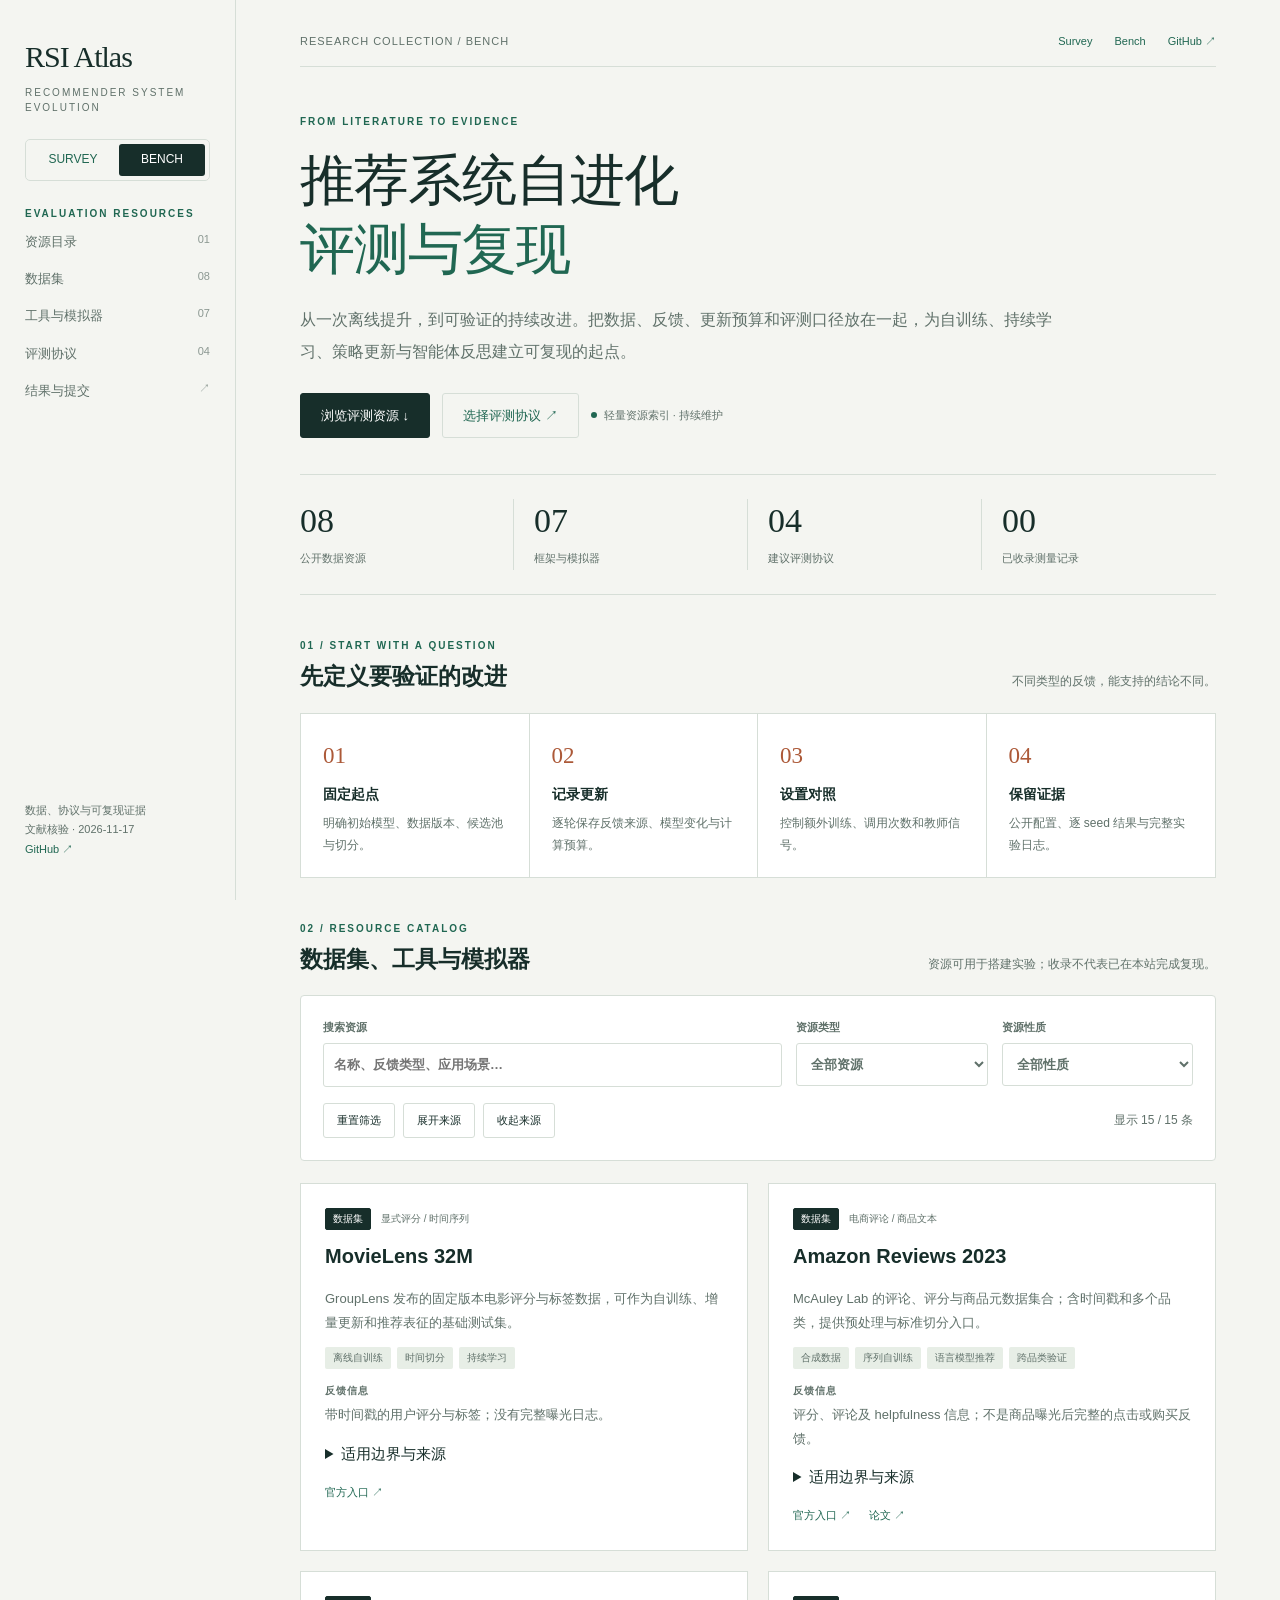
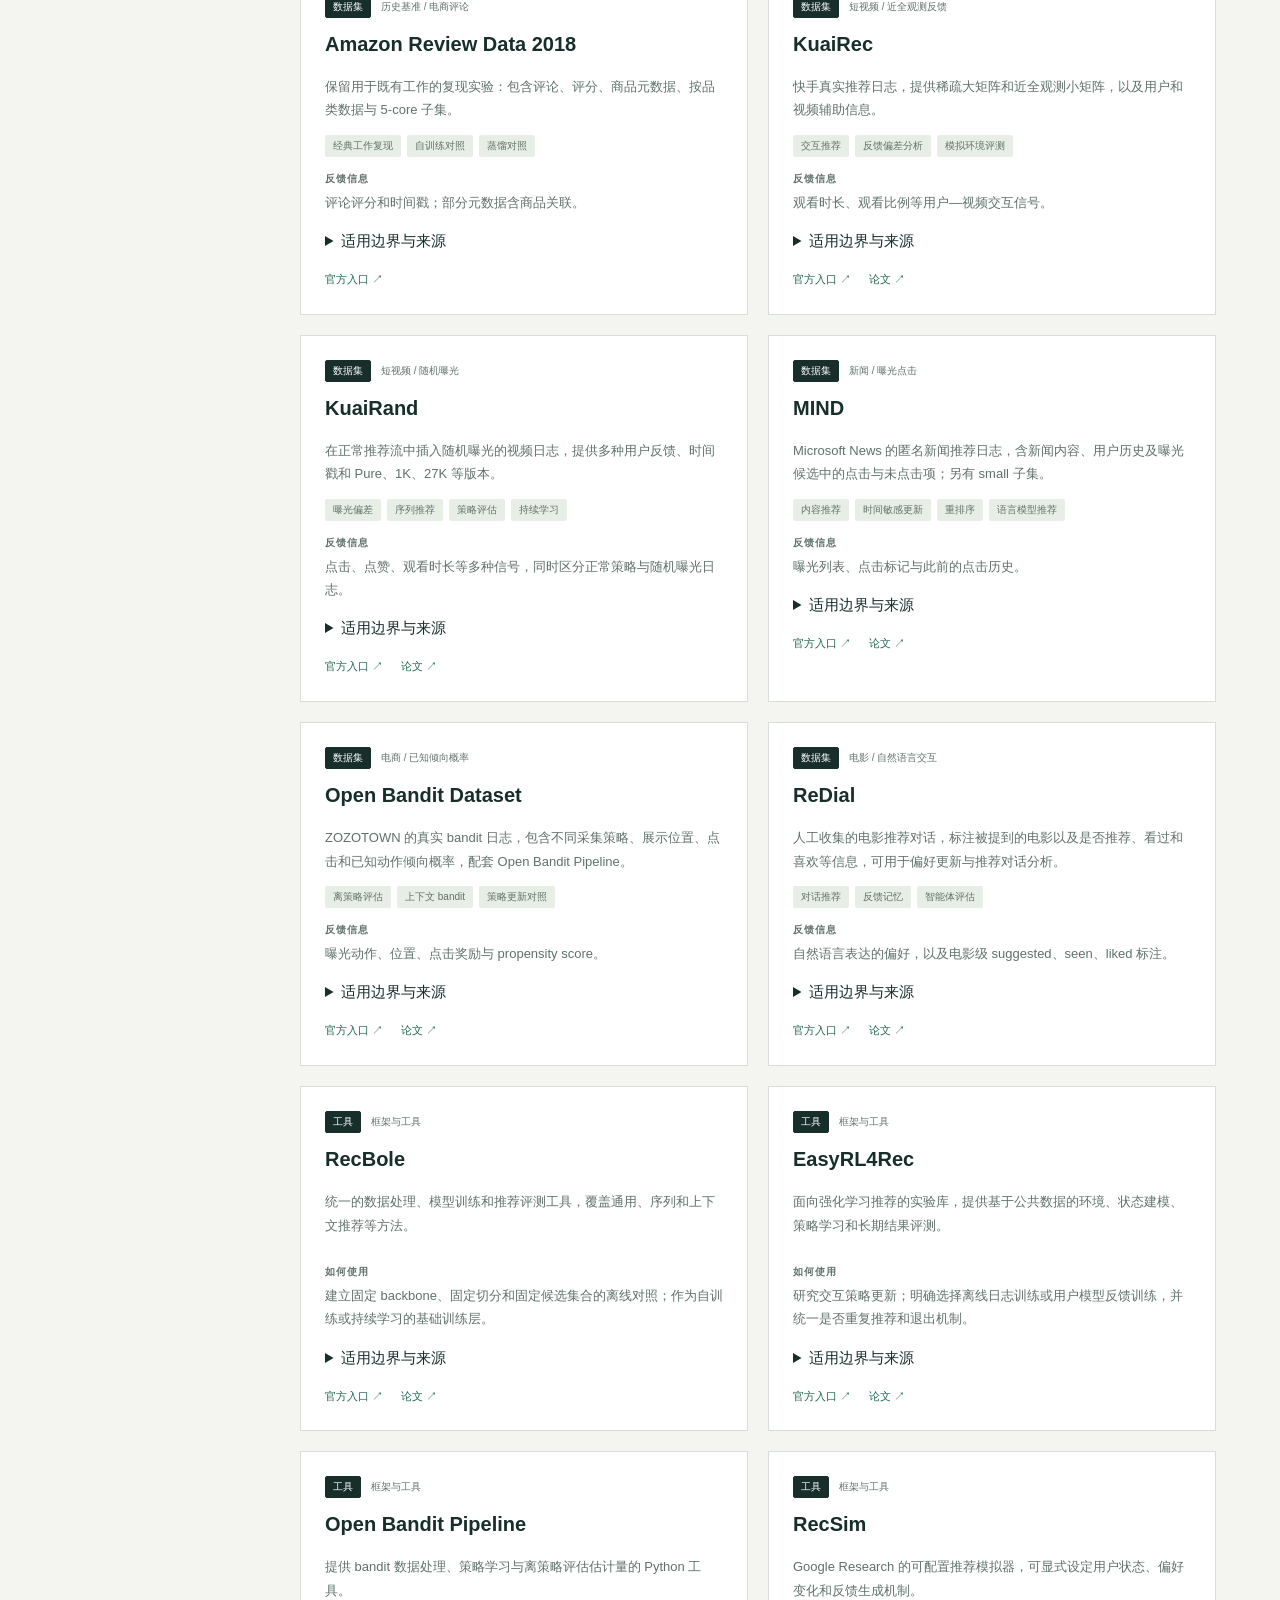
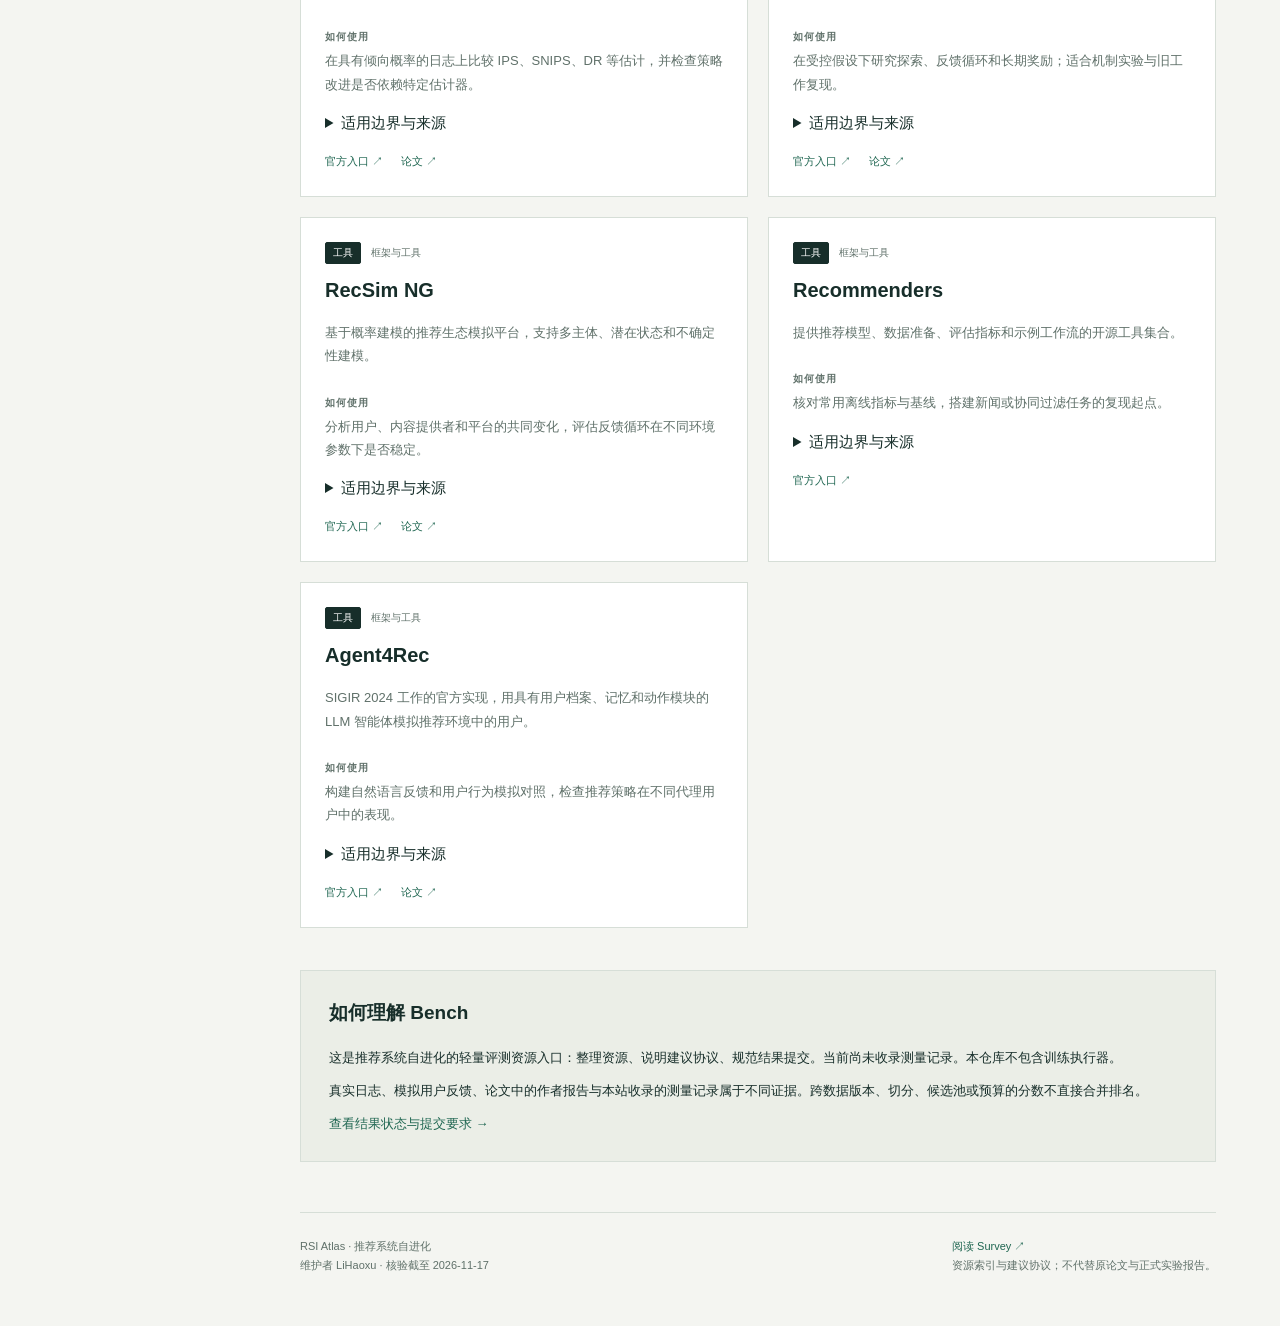
==== index.html @ 138562c0 "Build self-evolving recommendation benchmark resource portal" ====
<!doctype html>
<html lang="zh-CN"><head><meta charset="utf-8"><meta name="viewport" content="width=device-width,initial-scale=1">
<meta name="description" content="推荐系统自进化的评测资源、可复现协议与结果提交规范。真实日志、模拟反馈和统一运行结果分别呈现。">
<meta name="theme-color" content="#206752"><title>评测与复现 · RSI Atlas Bench</title>
<link rel="stylesheet" href="assets/styles.css"><script defer src="assets/app.js"></script></head>
<body><a class="skip" href="#main">跳到正文</a><div class="layout">
<aside class="sidebar"><a class="brand" href="index.html">RSI Atlas<span class="mark">RECOMMENDER SYSTEM EVOLUTION</span></a>
<div class="switch"><a href="../rsi-survey/index.html">SURVEY</a><a class="active" href="../rsi-bench/index.html" aria-current="true">BENCH</a></div>
<nav aria-label="Bench 导航"><div class="nav-label">Evaluation resources</div><a href="index.html#catalog" aria-current="page">资源目录<small>01</small></a><a href="index.html?type=dataset#catalog">数据集<small>08</small></a><a href="index.html?type=tool#catalog">工具与模拟器<small>07</small></a><a href="protocols.html">评测协议<small>04</small></a><a href="results.html">结果与提交<small>↗</small></a></nav>
<div class="bottom"><span>数据、协议与可复现证据</span><span>文献核验 · 2026-11-17</span><a href="https://github.com/LiHaoxu/rsi-bench" target="_blank" rel="noopener noreferrer">GitHub ↗</a></div></aside>
<main class="main" id="main"><div class="topline"><a class="mobile-brand" href="index.html">RSI Atlas</a><span class="edition">RESEARCH COLLECTION / BENCH</span>
<nav aria-label="站点入口"><a href="../rsi-survey/index.html">Survey</a><a href="index.html">Bench</a><a href="https://github.com/LiHaoxu/rsi-bench" target="_blank" rel="noopener noreferrer">GitHub ↗</a></nav></div>
<header class="hero"><div class="eyebrow">From literature to evidence</div><h1>推荐系统自进化<br><em>评测与复现</em></h1><p class="lead">从一次离线提升，到可验证的持续改进。把数据、反馈、更新预算和评测口径放在一起，为自训练、持续学习、策略更新与智能体反思建立可复现的起点。</p><div class="hero-actions"><a class="btn primary" href="#catalog">浏览评测资源 ↓</a><a class="btn" href="protocols.html">选择评测协议 ↗</a><span class="status">轻量资源索引 · 持续维护</span></div></header><div class="stats"><div class="stat"><strong>08</strong><span>公开数据资源</span></div><div class="stat"><strong>07</strong><span>框架与模拟器</span></div><div class="stat"><strong>04</strong><span>建议评测协议</span></div><div class="stat"><strong>00</strong><span>已收录测量记录</span></div></div><section id="principles"><div class="section-head"><div><div class="eyebrow">01 / START WITH A QUESTION</div><h2>先定义要验证的改进</h2></div><p>不同类型的反馈，能支持的结论不同。</p></div><div class="loop"><div><span class="n">01</span><b>固定起点</b><p>明确初始模型、数据版本、候选池与切分。</p></div><div><span class="n">02</span><b>记录更新</b><p>逐轮保存反馈来源、模型变化与计算预算。</p></div><div><span class="n">03</span><b>设置对照</b><p>控制额外训练、调用次数和教师信号。</p></div><div><span class="n">04</span><b>保留证据</b><p>公开配置、逐 seed 结果与完整实验日志。</p></div></div></section><section id="catalog"><div class="section-head"><div><div class="eyebrow">02 / RESOURCE CATALOG</div><h2>数据集、工具与模拟器</h2></div><p>资源可用于搭建实验；收录不代表已在本站完成复现。</p></div><form class="filters" data-filters role="search" aria-label="筛选评测资源"><div class="controls"><label>搜索资源<input name="q" type="search" placeholder="名称、反馈类型、应用场景…" autocomplete="off"></label><label>资源类型<select name="type"><option value="">全部资源</option><option value="dataset">数据集</option><option value="tool">工具与模拟器</option></select></label><label>资源性质<select name="category"><option value="">全部性质</option><option value="real">真实数据</option><option value="framework">训练与评估框架</option><option value="simulation">交互与模拟工具</option></select></label></div><div class="toolbar"><button type="button" data-reset>重置筛选</button><button type="button" data-expand>展开来源</button><button type="button" data-collapse>收起来源</button><span class="count-output" data-count aria-live="polite"></span></div></form><noscript>JavaScript 未启用，以下完整目录仍可阅读；搜索和筛选不可用。</noscript><div class="resource-grid" style="margin-top:22px"><article class="resource" id="movielens-32m" data-entry data-type="dataset" data-category="real">
<div class="entry-top"><span class="badge venue">数据集</span><span>显式评分 / 时间序列</span></div>
<h3>MovieLens 32M</h3><p>GroupLens 发布的固定版本电影评分与标签数据，可作为自训练、增量更新和推荐表征的基础测试集。</p><div class="tags"><span class="tag">离线自训练</span><span class="tag">时间切分</span><span class="tag">持续学习</span></div><p><span class="field-label">反馈信息</span>带时间戳的用户评分与标签；没有完整曝光日志。</p>
<details><summary>适用边界与来源</summary><p class="limitation">评分是用户主动产生的观测；未评分不能直接当作负反馈。离线改善不能直接推断线上长期收益。复现旧论文时必须使用该论文指定的 MovieLens 版本。</p><p><span class="field-label">获取与使用</span>按 ml-32m README 中的使用条款获取和使用；本站不重新分发数据。</p><div class="sources"><a href="https://files.grouplens.org/datasets/movielens/ml-32m-README.html" target="_blank" rel="noopener noreferrer" >核验来源 1 ↗</a><a href="https://grouplens.org/datasets/movielens/" target="_blank" rel="noopener noreferrer" >核验来源 2 ↗</a></div><p class="source-note">核验日期：2026-11-17</p></details>
<div class="sources"><a href="https://grouplens.org/datasets/movielens/32m/" target="_blank" rel="noopener noreferrer" >官方入口 ↗</a></div></article><article class="resource" id="amazon-2023" data-entry data-type="dataset" data-category="real">
<div class="entry-top"><span class="badge venue">数据集</span><span>电商评论 / 商品文本</span></div>
<h3>Amazon Reviews 2023</h3><p>McAuley Lab 的评论、评分与商品元数据集合；含时间戳和多个品类，提供预处理与标准切分入口。</p><div class="tags"><span class="tag">合成数据</span><span class="tag">序列自训练</span><span class="tag">语言模型推荐</span><span class="tag">跨品类验证</span></div><p><span class="field-label">反馈信息</span>评分、评论及 helpfulness 信息；不是商品曝光后完整的点击或购买反馈。</p>
<details><summary>适用边界与来源</summary><p class="limitation">须冻结品类、版本、过滤规则与切分。生成模型不能读取未来评论或测试商品的未来统计；2014、2018、2023 数据上的成绩不可直接比较。</p><p><span class="field-label">获取与使用</span>从作者发布页或官方 Hugging Face 数据卡获取；具体使用范围按发布方条款核对。</p><div class="sources"><a href="https://amazon-reviews-2023.github.io/" target="_blank" rel="noopener noreferrer" >核验来源 1 ↗</a><a href="https://huggingface.co/datasets/McAuley-Lab/Amazon-Reviews-2023" target="_blank" rel="noopener noreferrer" >核验来源 2 ↗</a></div><p class="source-note">核验日期：2026-11-17</p></details>
<div class="sources"><a href="https://amazon-reviews-2023.github.io/" target="_blank" rel="noopener noreferrer" >官方入口 ↗</a><a href="https://arxiv.org/abs/2403.03952" target="_blank" rel="noopener noreferrer" >论文 ↗</a></div></article><article class="resource" id="amazon-2018" data-entry data-type="dataset" data-category="real">
<div class="entry-top"><span class="badge venue">数据集</span><span>历史基准 / 电商评论</span></div>
<h3>Amazon Review Data 2018</h3><p>保留用于既有工作的复现实验：包含评论、评分、商品元数据、按品类数据与 5-core 子集。</p><div class="tags"><span class="tag">经典工作复现</span><span class="tag">自训练对照</span><span class="tag">蒸馏对照</span></div><p><span class="field-label">反馈信息</span>评论评分和时间戳；部分元数据含商品关联。</p>
<details><summary>适用边界与来源</summary><p class="limitation">同名 Beauty 或 Sports 子集在不同年份、不同预处理下并非同一个基准；不要把该版本替换为 2023 后仍声称复现原论文。</p><p><span class="field-label">获取与使用</span>官方页面区分小型直链子集与需要表单申请的完整文件；采用对应入口及其条款。</p><div class="sources"><a href="https://nijianmo.github.io/amazon/index.html" target="_blank" rel="noopener noreferrer" >核验来源 1 ↗</a></div><p class="source-note">核验日期：2026-11-17</p></details>
<div class="sources"><a href="https://nijianmo.github.io/amazon/index.html" target="_blank" rel="noopener noreferrer" >官方入口 ↗</a></div></article><article class="resource" id="kuairec" data-entry data-type="dataset" data-category="real">
<div class="entry-top"><span class="badge venue">数据集</span><span>短视频 / 近全观测反馈</span></div>
<h3>KuaiRec</h3><p>快手真实推荐日志，提供稀疏大矩阵和近全观测小矩阵，以及用户和视频辅助信息。</p><div class="tags"><span class="tag">交互推荐</span><span class="tag">反馈偏差分析</span><span class="tag">模拟环境评测</span></div><p><span class="field-label">反馈信息</span>观看时长、观看比例等用户—视频交互信号。</p>
<details><summary>适用边界与来源</summary><p class="limitation">近全观测的是小矩阵，仍有缺失；重复推荐、退出机制与状态转移需要另行定义。静态矩阵本身不证明真实长期交互效果。对应资源论文发表于 CIKM 2022。</p><p><span class="field-label">获取与使用</span>从官方页面所列 Zenodo 发布获取，固定版本和校验值，并核对该发布的条款。</p><div class="sources"><a href="https://kuairec.com/" target="_blank" rel="noopener noreferrer" >核验来源 1 ↗</a><a href="https://github.com/chongminggao/KuaiRec" target="_blank" rel="noopener noreferrer" >核验来源 2 ↗</a></div><p class="source-note">核验日期：2026-11-17</p></details>
<div class="sources"><a href="https://kuairec.com/" target="_blank" rel="noopener noreferrer" >官方入口 ↗</a><a href="https://doi.org/10.1145/3511808.3557220" target="_blank" rel="noopener noreferrer" >论文 ↗</a></div></article><article class="resource" id="kuairand" data-entry data-type="dataset" data-category="real">
<div class="entry-top"><span class="badge venue">数据集</span><span>短视频 / 随机曝光</span></div>
<h3>KuaiRand</h3><p>在正常推荐流中插入随机曝光的视频日志，提供多种用户反馈、时间戳和 Pure、1K、27K 等版本。</p><div class="tags"><span class="tag">曝光偏差</span><span class="tag">序列推荐</span><span class="tag">策略评估</span><span class="tag">持续学习</span></div><p><span class="field-label">反馈信息</span>点击、点赞、观看时长等多种信号，同时区分正常策略与随机曝光日志。</p>
<details><summary>适用边界与来源</summary><p class="limitation">随机曝光只覆盖规定的候选池；不能把全体常规日志视为随机样本。需明确版本、候选池和反馈定义。对应资源论文发表于 CIKM 2022。</p><p><span class="field-label">获取与使用</span>使用官方链接到的 Zenodo 版本，并保留下载版本与校验值；具体条款以该发布为准。</p><div class="sources"><a href="https://kuairand.com/" target="_blank" rel="noopener noreferrer" >核验来源 1 ↗</a><a href="https://github.com/chongminggao/KuaiRand" target="_blank" rel="noopener noreferrer" >核验来源 2 ↗</a></div><p class="source-note">核验日期：2026-11-17</p></details>
<div class="sources"><a href="https://kuairand.com/" target="_blank" rel="noopener noreferrer" >官方入口 ↗</a><a href="https://doi.org/10.1145/3511808.3557624" target="_blank" rel="noopener noreferrer" >论文 ↗</a></div></article><article class="resource" id="mind" data-entry data-type="dataset" data-category="real">
<div class="entry-top"><span class="badge venue">数据集</span><span>新闻 / 曝光点击</span></div>
<h3>MIND</h3><p>Microsoft News 的匿名新闻推荐日志，含新闻内容、用户历史及曝光候选中的点击与未点击项；另有 small 子集。</p><div class="tags"><span class="tag">内容推荐</span><span class="tag">时间敏感更新</span><span class="tag">重排序</span><span class="tag">语言模型推荐</span></div><p><span class="field-label">反馈信息</span>曝光列表、点击标记与此前的点击历史。</p>
<details><summary>适用边界与来源</summary><p class="limitation">按官方划分和候选集合报告结果；曝光中的未点击与全库负采样属于不同评测。历史日志不能模拟改变推荐策略后的真实用户反应。</p><p><span class="field-label">获取与使用</span>官方发布页要求接受 Microsoft Research License Terms，用于研究。</p><div class="sources"><a href="https://msnews.github.io/" target="_blank" rel="noopener noreferrer" >核验来源 1 ↗</a><a href="https://msnews.github.io/assets/doc/ACL2020_MIND.pdf" target="_blank" rel="noopener noreferrer" >核验来源 2 ↗</a></div><p class="source-note">核验日期：2026-11-17</p></details>
<div class="sources"><a href="https://msnews.github.io/" target="_blank" rel="noopener noreferrer" >官方入口 ↗</a><a href="https://aclanthology.org/2020.acl-main.331/" target="_blank" rel="noopener noreferrer" >论文 ↗</a></div></article><article class="resource" id="open-bandit" data-entry data-type="dataset" data-category="real">
<div class="entry-top"><span class="badge venue">数据集</span><span>电商 / 已知倾向概率</span></div>
<h3>Open Bandit Dataset</h3><p>ZOZOTOWN 的真实 bandit 日志，包含不同采集策略、展示位置、点击和已知动作倾向概率，配套 Open Bandit Pipeline。</p><div class="tags"><span class="tag">离策略评估</span><span class="tag">上下文 bandit</span><span class="tag">策略更新对照</span></div><p><span class="field-label">反馈信息</span>曝光动作、位置、点击奖励与 propensity score。</p>
<details><summary>适用边界与来源</summary><p class="limitation">它主要支持单步 bandit 的离策略评估，不等同于具有长期状态变化的强化学习；检查目标策略支持集与重要性权重方差。</p><p><span class="field-label">获取与使用</span>完整数据从 ZOZO Research 官方入口获取；勿将配套代码的 Apache-2.0 自动解释为数据的使用许可。</p><div class="sources"><a href="https://research.zozo.com/data.html" target="_blank" rel="noopener noreferrer" >核验来源 1 ↗</a><a href="https://github.com/st-tech/zr-obp" target="_blank" rel="noopener noreferrer" >核验来源 2 ↗</a></div><p class="source-note">核验日期：2026-11-17</p></details>
<div class="sources"><a href="https://research.zozo.com/data.html" target="_blank" rel="noopener noreferrer" >官方入口 ↗</a><a href="https://datasets-benchmarks-proceedings.neurips.cc/paper/2021/hash/33e75ff09dd601bbe69f351039152189-Abstract-round2.html" target="_blank" rel="noopener noreferrer" >论文 ↗</a></div></article><article class="resource" id="redial" data-entry data-type="dataset" data-category="real">
<div class="entry-top"><span class="badge venue">数据集</span><span>电影 / 自然语言交互</span></div>
<h3>ReDial</h3><p>人工收集的电影推荐对话，标注被提到的电影以及是否推荐、看过和喜欢等信息，可用于偏好更新与推荐对话分析。</p><div class="tags"><span class="tag">对话推荐</span><span class="tag">反馈记忆</span><span class="tag">智能体评估</span></div><p><span class="field-label">反馈信息</span>自然语言表达的偏好，以及电影级 suggested、seen、liked 标注。</p>
<details><summary>适用边界与来源</summary><p class="limitation">固定人工对话并非可交互在线环境；LLM 生成用户回应属于额外模拟假设。测试集必须隔离，不能参与反思记忆或策略选择。</p><p><span class="field-label">获取与使用</span>官方发布为 CC BY 4.0。</p><div class="sources"><a href="https://redialdata.github.io/website/" target="_blank" rel="noopener noreferrer" >核验来源 1 ↗</a><a href="https://redialdata.github.io/website/datasheet" target="_blank" rel="noopener noreferrer" >核验来源 2 ↗</a></div><p class="source-note">核验日期：2026-11-17</p></details>
<div class="sources"><a href="https://redialdata.github.io/website/" target="_blank" rel="noopener noreferrer" >官方入口 ↗</a><a href="https://papers.nips.cc/paper_files/paper/2018/hash/800de15c79c8d840f4e78d3af937d4d4-Abstract.html" target="_blank" rel="noopener noreferrer" >论文 ↗</a></div></article><article class="resource" id="recbole" data-entry data-type="tool" data-category="framework">
<div class="entry-top"><span class="badge venue">工具</span><span>框架与工具</span></div>
<h3>RecBole</h3><p>统一的数据处理、模型训练和推荐评测工具，覆盖通用、序列和上下文推荐等方法。</p><div class="tags"></div><p><span class="field-label">如何使用</span>建立固定 backbone、固定切分和固定候选集合的离线对照；作为自训练或持续学习的基础训练层。</p>
<details><summary>适用边界与来源</summary><p class="limitation">库内模型并不自动具有自进化闭环；需要自行固定多轮更新、数据生成和预算控制。工具版本与评测配置必须随结果归档。</p><div class="sources"><a href="https://github.com/RUCAIBox/RecBole" target="_blank" rel="noopener noreferrer" >核验来源 1 ↗</a></div><p class="source-note">核验日期：2026-11-17</p></details>
<div class="sources"><a href="https://github.com/RUCAIBox/RecBole" target="_blank" rel="noopener noreferrer" >官方入口 ↗</a><a href="https://doi.org/10.1145/3539618.3591889" target="_blank" rel="noopener noreferrer" >论文 ↗</a></div></article><article class="resource" id="easyrl4rec" data-entry data-type="tool" data-category="simulation">
<div class="entry-top"><span class="badge venue">工具</span><span>框架与工具</span></div>
<h3>EasyRL4Rec</h3><p>面向强化学习推荐的实验库，提供基于公共数据的环境、状态建模、策略学习和长期结果评测。</p><div class="tags"></div><p><span class="field-label">如何使用</span>研究交互策略更新；明确选择离线日志训练或用户模型反馈训练，并统一是否重复推荐和退出机制。</p>
<details><summary>适用边界与来源</summary><p class="limitation">用户模型补全与退出规则会影响结论；模拟收益应与真实日志证据分开。FreeB、NX_0、NX_X 等评测设置不可混报。</p><div class="sources"><a href="https://github.com/chongminggao/EasyRL4Rec" target="_blank" rel="noopener noreferrer" >核验来源 1 ↗</a><a href="https://arxiv.org/abs/2402.15164" target="_blank" rel="noopener noreferrer" >核验来源 2 ↗</a></div><p class="source-note">核验日期：2026-11-17</p></details>
<div class="sources"><a href="https://github.com/chongminggao/EasyRL4Rec" target="_blank" rel="noopener noreferrer" >官方入口 ↗</a><a href="https://doi.org/10.1145/3626772.3657868" target="_blank" rel="noopener noreferrer" >论文 ↗</a></div></article><article class="resource" id="open-bandit-pipeline" data-entry data-type="tool" data-category="framework">
<div class="entry-top"><span class="badge venue">工具</span><span>框架与工具</span></div>
<h3>Open Bandit Pipeline</h3><p>提供 bandit 数据处理、策略学习与离策略评估估计量的 Python 工具。</p><div class="tags"></div><p><span class="field-label">如何使用</span>在具有倾向概率的日志上比较 IPS、SNIPS、DR 等估计，并检查策略改进是否依赖特定估计器。</p>
<details><summary>适用边界与来源</summary><p class="limitation">离策略估计仍依赖支持集、奖励模型和权重方差条件；单步估计不能替代长期交互验证。</p><div class="sources"><a href="https://github.com/st-tech/zr-obp" target="_blank" rel="noopener noreferrer" >核验来源 1 ↗</a></div><p class="source-note">核验日期：2026-11-17</p></details>
<div class="sources"><a href="https://github.com/st-tech/zr-obp" target="_blank" rel="noopener noreferrer" >官方入口 ↗</a><a href="https://datasets-benchmarks-proceedings.neurips.cc/paper/2021/hash/33e75ff09dd601bbe69f351039152189-Abstract-round2.html" target="_blank" rel="noopener noreferrer" >论文 ↗</a></div></article><article class="resource" id="recsim" data-entry data-type="tool" data-category="simulation">
<div class="entry-top"><span class="badge venue">工具</span><span>框架与工具</span></div>
<h3>RecSim</h3><p>Google Research 的可配置推荐模拟器，可显式设定用户状态、偏好变化和反馈生成机制。</p><div class="tags"></div><p><span class="field-label">如何使用</span>在受控假设下研究探索、反馈循环和长期奖励；适合机制实验与旧工作复现。</p>
<details><summary>适用边界与来源</summary><p class="limitation">官方仓库已于 2026-04-19 归档；依赖较旧。模拟结果只在所设用户行为模型下成立，应锁定环境并披露假设。</p><div class="sources"><a href="https://github.com/google-research/recsim" target="_blank" rel="noopener noreferrer" >核验来源 1 ↗</a></div><p class="source-note">核验日期：2026-11-17</p></details>
<div class="sources"><a href="https://github.com/google-research/recsim" target="_blank" rel="noopener noreferrer" >官方入口 ↗</a><a href="https://arxiv.org/abs/1909.04847" target="_blank" rel="noopener noreferrer" >论文 ↗</a></div></article><article class="resource" id="recsim-ng" data-entry data-type="tool" data-category="simulation">
<div class="entry-top"><span class="badge venue">工具</span><span>框架与工具</span></div>
<h3>RecSim NG</h3><p>基于概率建模的推荐生态模拟平台，支持多主体、潜在状态和不确定性建模。</p><div class="tags"></div><p><span class="field-label">如何使用</span>分析用户、内容提供者和平台的共同变化，评估反馈循环在不同环境参数下是否稳定。</p>
<details><summary>适用边界与来源</summary><p class="limitation">官方仓库已于 2026-04-19 归档；环境建模需要额外工作，不能把生态模拟结论直接当作真实系统结果。</p><div class="sources"><a href="https://github.com/google-research/recsim_ng" target="_blank" rel="noopener noreferrer" >核验来源 1 ↗</a></div><p class="source-note">核验日期：2026-11-17</p></details>
<div class="sources"><a href="https://github.com/google-research/recsim_ng" target="_blank" rel="noopener noreferrer" >官方入口 ↗</a><a href="https://arxiv.org/abs/2103.08057" target="_blank" rel="noopener noreferrer" >论文 ↗</a></div></article><article class="resource" id="recommenders" data-entry data-type="tool" data-category="framework">
<div class="entry-top"><span class="badge venue">工具</span><span>框架与工具</span></div>
<h3>Recommenders</h3><p>提供推荐模型、数据准备、评估指标和示例工作流的开源工具集合。</p><div class="tags"></div><p><span class="field-label">如何使用</span>核对常用离线指标与基线，搭建新闻或协同过滤任务的复现起点。</p>
<details><summary>适用边界与来源</summary><p class="limitation">示例 notebook 的数据切分和采样设置并不天然一致；需统一配置后才能与自进化方法公平比较。</p><div class="sources"><a href="https://github.com/recommenders-team/recommenders" target="_blank" rel="noopener noreferrer" >核验来源 1 ↗</a></div><p class="source-note">核验日期：2026-11-17</p></details>
<div class="sources"><a href="https://github.com/recommenders-team/recommenders" target="_blank" rel="noopener noreferrer" >官方入口 ↗</a></div></article><article class="resource" id="agent4rec" data-entry data-type="tool" data-category="simulation">
<div class="entry-top"><span class="badge venue">工具</span><span>框架与工具</span></div>
<h3>Agent4Rec</h3><p>SIGIR 2024 工作的官方实现，用具有用户档案、记忆和动作模块的 LLM 智能体模拟推荐环境中的用户。</p><div class="tags"></div><p><span class="field-label">如何使用</span>构建自然语言反馈和用户行为模拟对照，检查推荐策略在不同代理用户中的表现。</p>
<details><summary>适用边界与来源</summary><p class="limitation">代理反馈不是实际用户反馈；需校准行为分布、记录 LLM 版本和调用成本，并用不同模拟器检验结论。官方实现以 MovieLens-1M 初始化，不能默认为 MovieLens 32M。</p><div class="sources"><a href="https://github.com/LehengTHU/Agent4Rec" target="_blank" rel="noopener noreferrer" >核验来源 1 ↗</a><a href="https://sigir-2024.github.io/proceedings.html" target="_blank" rel="noopener noreferrer" >核验来源 2 ↗</a><a href="https://arxiv.org/abs/2310.10108" target="_blank" rel="noopener noreferrer" >核验来源 3 ↗</a></div><p class="source-note">核验日期：2026-11-17</p></details>
<div class="sources"><a href="https://github.com/LehengTHU/Agent4Rec" target="_blank" rel="noopener noreferrer" >官方入口 ↗</a><a href="https://doi.org/10.1145/3626772.3657844" target="_blank" rel="noopener noreferrer" >论文 ↗</a></div></article></div><p class="empty" data-empty hidden>没有符合条件的资源。请减少关键词或重置筛选。</p></section><section class="scope"><h2>如何理解 Bench</h2><p>这是推荐系统自进化的轻量评测资源入口：整理资源、说明建议协议、规范结果提交。当前尚未收录测量记录。本仓库不包含训练执行器。</p><p>真实日志、模拟用户反馈、论文中的作者报告与本站收录的测量记录属于不同证据。跨数据版本、切分、候选池或预算的分数不直接合并排名。</p><a href="results.html">查看结果状态与提交要求 →</a></section>
<footer class="footer"><div>RSI Atlas · 推荐系统自进化<br>维护者 LiHaoxu · 核验截至 2026-11-17</div><div><a href="../rsi-survey/index.html">阅读 Survey ↗</a><br>资源索引与建议协议；不代替原论文与正式实验报告。</div></footer>
</main></div></body></html>
---- assets/styles.css ----
:root{--bg:#f4f5f1;--white:#fff;--ink:#172e2a;--muted:#60716a;--line:#d6ded7;--accent:#206752;--soft:#e7eee6;--warm:#ac5938;--serif:Georgia,'Songti SC','STSong',serif;--sans:-apple-system,BlinkMacSystemFont,'Segoe UI','PingFang SC','Microsoft YaHei',sans-serif}*{box-sizing:border-box}html{scroll-behavior:smooth;scroll-padding-top:28px}body{margin:0;background:var(--bg);color:var(--ink);font:15px/1.8 var(--sans)}a{color:var(--accent);text-decoration:none}a:hover{text-decoration:underline}button,input,select{font:inherit;color:inherit}button,a,input,select,summary{-webkit-tap-highlight-color:transparent}button:focus-visible,a:focus-visible,input:focus-visible,select:focus-visible,summary:focus-visible{outline:3px solid #af754d;outline-offset:4px}button,select,summary{cursor:pointer}button{background:var(--white);border:1px solid var(--line);padding:7px 13px;border-radius:3px}button:hover{border-color:var(--accent)}.skip{position:fixed;top:-100px;left:12px;background:white;z-index:20;padding:12px}.skip:focus{top:12px}.layout{max-width:1640px;margin:auto;display:grid;grid-template-columns:236px minmax(0,1fr)}.sidebar{position:sticky;top:0;height:100vh;border-right:1px solid var(--line);padding:40px 25px;display:flex;flex-direction:column;gap:24px;overflow:auto}.brand{font-family:var(--serif);font-size:30px;line-height:1.1;letter-spacing:-1px;color:var(--ink)}.brand .mark{display:block;font:10px/1.5 var(--sans);letter-spacing:2px;margin-top:12px;color:var(--muted)}.switch{display:flex;border:1px solid var(--line);padding:4px;border-radius:5px;gap:3px}.switch a{flex:1;text-align:center;font-size:12px;padding:5px}.switch .active{background:var(--ink);color:white;border-radius:3px}.nav-label,.eyebrow{font-size:10px;letter-spacing:2px;font-weight:700;text-transform:uppercase;color:var(--accent)}.sidebar nav a{display:flex;justify-content:space-between;gap:8px;color:var(--muted);padding:7px 0;font-size:13px}.sidebar nav a:hover{color:var(--accent)}.sidebar nav small{font-size:11px;opacity:.7}.sidebar .bottom{margin-top:auto;color:var(--muted);font-size:11px;line-height:1.8}.sidebar .bottom span{display:block}.main{padding:32px 64px 50px;min-width:0}.topline{display:flex;justify-content:space-between;gap:20px;align-items:center;border-bottom:1px solid var(--line);padding-bottom:14px;font-size:11px;letter-spacing:1px;color:var(--muted)}.topline nav{display:flex;gap:22px;letter-spacing:0}.hero{padding:46px 0 36px;border-bottom:1px solid var(--line);position:relative}.hero h1{font-family:var(--serif);font-size:clamp(34px,4.3vw,60px);line-height:1.25;font-weight:500;letter-spacing:-1px;margin:16px 0 20px;max-width:900px}.hero h1 em{font-style:normal;color:var(--accent)}.lead{font-size:16px;line-height:1.95;color:var(--muted);max-width:760px}.hero-actions{display:flex;gap:12px;margin-top:26px;align-items:center;flex-wrap:wrap}.btn{display:inline-block;padding:10px 20px;border:1px solid var(--line);border-radius:3px;font-size:13px}.btn.primary{background:var(--ink);color:white;border-color:var(--ink)}.btn:hover{text-decoration:none;background:var(--soft);color:var(--ink)}.status{font-size:11px;color:var(--muted);display:flex;align-items:center;gap:7px}.status:before{content:'';width:6px;height:6px;background:var(--accent);border-radius:50%}.stats{display:grid;grid-template-columns:repeat(4,1fr);padding:24px 0;border-bottom:1px solid var(--line);gap:20px}.stat{border-right:1px solid var(--line);padding-right:16px}.stat:last-child{border:0}.stat strong{display:block;font:34px/1.3 var(--serif);font-variant-numeric:tabular-nums}.stat span{font-size:11px;color:var(--muted)}section{margin:42px 0;scroll-margin-top:25px}.section-head{display:flex;justify-content:space-between;gap:20px;align-items:end;margin-bottom:20px}.section-head h2{font-size:23px;line-height:1.4;margin:5px 0 0;font-weight:600}.section-head>p{font-size:12px;color:var(--muted);margin:0;max-width:440px}.note{font-size:12px;color:var(--muted)}.loop{display:grid;grid-template-columns:repeat(4,1fr);border:1px solid var(--line);background:var(--white)}.loop>div{padding:21px 22px;border-right:1px solid var(--line)}.loop>div:last-child{border:0}.loop .n{font-family:var(--serif);font-size:23px;color:var(--warm)}.loop b{display:block;font-size:14px;margin:6px 0}.loop p{margin:0;font-size:12px;color:var(--muted)}.taxonomy{display:grid;grid-template-columns:repeat(3,1fr);gap:0;border-top:1px solid var(--line);border-left:1px solid var(--line)}.taxon{padding:22px;border-right:1px solid var(--line);border-bottom:1px solid var(--line);color:var(--ink)}.taxon:hover{background:var(--soft);text-decoration:none}.taxon .number{font-family:var(--serif);font-size:24px;color:var(--warm)}.taxon h3{font-size:16px;margin:10px 0 5px}.taxon p{font-size:12px;color:var(--muted);margin:0}.taxon .count{font-size:11px;display:block;margin-top:14px;color:var(--accent)}.filters{background:var(--white);padding:22px;border:1px solid var(--line);border-radius:4px}.controls{display:grid;grid-template-columns:2.4fr 1fr 1fr;gap:14px}.controls label{font-size:11px;font-weight:600;color:var(--muted)}.controls input,.controls select{display:block;background:var(--white);border:1px solid var(--line);border-radius:3px;width:100%;padding:9px 10px;font-size:13px;margin-top:5px;min-height:43px}.toolbar{display:flex;flex-wrap:wrap;gap:8px;align-items:center;margin-top:16px}.toolbar button{font-size:11px}.count-output{margin-left:auto;font-size:12px;color:var(--muted)}.entry{padding:28px 0;border-bottom:1px solid var(--line);scroll-margin-top:24px}.entry:target{background:var(--soft);outline:12px solid var(--soft)}.entry-top{display:flex;gap:10px;flex-wrap:wrap;align-items:center;font-size:10px;color:var(--muted)}.badge{border:1px solid var(--line);padding:1px 7px;border-radius:2px;font-size:10px}.badge.venue{background:var(--ink);color:white;border-color:var(--ink)}.badge.direct{background:var(--soft);color:var(--accent);border-color:#b6c9b6}.badge.foundation{color:var(--warm);border-color:#d7bba7}.entry h3{font-size:19px;line-height:1.55;font-weight:600;margin:10px 0}.entry h3 a{color:var(--ink)}.entry .authors{font-size:11px;color:var(--muted);margin:0 0 15px}.entry .summary{margin:10px 0;font-size:14px;max-width:1000px}.field-label{display:block;font-size:10px;letter-spacing:1px;color:var(--muted);font-weight:700;margin-bottom:3px}.entry details{margin-top:10px}.entry summary{font-size:12px;color:var(--accent);padding:6px 0}.details-grid{display:grid;grid-template-columns:1fr 1fr;gap:6px 28px;font-size:13px}.details-grid p{margin:8px 0}.entry .limitation{border-left:2px solid #c5ab86;padding-left:12px;color:#745437;font-size:12px}.sources{display:flex;flex-wrap:wrap;gap:7px 18px;margin-top:16px;font-size:11px}.sources button{font-size:10px;padding:2px 8px}.tags{display:flex;flex-wrap:wrap;gap:6px;margin:13px 0}.tag{font-size:10px;background:var(--soft);padding:2px 8px;color:var(--muted);border-radius:2px}.empty{padding:40px 20px;border-bottom:1px solid var(--line);text-align:center;color:var(--muted)}.scope{border:1px solid var(--line);background:#ebeee7;padding:25px 28px;font-size:13px}.scope h2{font-size:19px;margin-top:0}.scope p{margin:10px 0}.reading{display:grid;grid-template-columns:repeat(3,1fr);gap:25px}.reading>div{border-top:2px solid var(--ink);padding-top:14px}.reading h3{font-size:15px;margin:0 0 10px}.reading p{font-size:12px;color:var(--muted)}.reading a{font-size:12px}.principles{display:grid;grid-template-columns:1fr 1fr;gap:22px 35px}.principles h3{font-size:15px;margin:0 0 6px}.principles p{font-size:13px;color:var(--muted);margin:0}.callout{border-left:3px solid var(--accent);background:var(--soft);padding:18px 22px;font-size:13px}.resource-grid{display:grid;grid-template-columns:1fr 1fr;gap:20px}.resource{border:1px solid var(--line);background:white;padding:24px}.resource h3{font-size:20px;margin:8px 0 12px}.resource p{font-size:13px;color:var(--muted)}.resource .limitation{font-size:12px;color:#745437}.protocol{background:white;border:1px solid var(--line);padding:28px;margin:24px 0}.protocol h3{font-size:21px;margin:8px 0 12px}.protocol dl{display:grid;grid-template-columns:100px 1fr;gap:8px 20px;font-size:13px}.protocol dt{color:var(--muted)}.protocol dd{margin:0}.protocol ul{padding-left:20px}.result-empty{padding:50px 25px;border:1px dashed #a5b4a5;text-align:center;background:white}.result-empty strong{display:block;font:48px var(--serif);color:var(--accent)}.result-empty h3{font-size:21px}.result-empty p{max-width:680px;margin:10px auto;color:var(--muted);font-size:13px}pre{white-space:pre-wrap;overflow-wrap:anywhere;background:#e8ece5;border:1px solid var(--line);padding:20px;font-size:12px;line-height:1.7}code{font-family:ui-monospace,SFMono-Regular,Menlo,monospace}.footer{display:flex;justify-content:space-between;gap:25px;border-top:1px solid var(--line);padding-top:24px;margin-top:50px;font-size:11px;color:var(--muted)}.footer a{white-space:nowrap}.mobile-brand{display:none}[hidden]{display:none!important}.toast{position:fixed;bottom:25px;right:25px;background:var(--ink);color:white;padding:12px 20px;border-radius:4px;font-size:13px;z-index:30;max-width:85vw}.section-link{font-size:12px;white-space:nowrap}noscript{display:block;padding:12px;background:#fff5db}.protocol-tabs{display:flex;gap:10px;flex-wrap:wrap}.protocol-tabs a{font-size:12px;padding:9px 14px;border:1px solid var(--line)}.source-note{font-size:11px;color:var(--muted)}
@media(min-width:1600px){.main{padding-left:75px;padding-right:75px}}@media(max-width:1150px){.layout{grid-template-columns:200px 1fr}.sidebar{padding:30px 20px}.main{padding:28px 32px}.hero h1{font-size:42px}.taxonomy{grid-template-columns:repeat(2,1fr)}.loop>div{padding:18px 14px}}@media(max-width:780px){.layout{display:block}.sidebar{display:none}.main{padding:18px 20px 35px}.mobile-brand{display:block;font:20px var(--serif);letter-spacing:-.5px}.topline{flex-wrap:wrap}.topline .edition{display:none}.topline nav{gap:16px}.hero{padding:30px 0}.hero h1{font-size:36px;letter-spacing:0}.lead{font-size:14px}.stats{gap:14px;grid-template-columns:1fr 1fr}.stat:nth-child(2){border:0}.stat strong{font-size:27px}.stat span{font-size:10px}.section-head{display:block}.section-head>p{margin-top:12px}.loop{grid-template-columns:1fr 1fr}.loop>div:nth-child(2){border-right:0}.loop>div:nth-child(-n+2){border-bottom:1px solid var(--line)}.controls{grid-template-columns:1fr 1fr}.controls label:first-child{grid-column:1/-1}.filters{padding:16px}.count-output{flex-basis:100%;margin-top:7px}.details-grid,.resource-grid,.reading,.principles{grid-template-columns:1fr}.reading{gap:24px}.scope{padding:20px}.entry h3{font-size:17px}.protocol{padding:20px}.protocol dl{grid-template-columns:1fr;gap:3px}.protocol dd{margin-bottom:12px}.footer{flex-direction:column}.taxonomy .taxon{padding:18px}.taxon h3{font-size:14px}}@media(max-width:390px){.hero h1{font-size:31px}.stats{grid-template-columns:1fr 1fr}.stat:nth-child(2){border:0}.taxonomy{grid-template-columns:1fr}}@media(prefers-reduced-motion:reduce){html{scroll-behavior:auto}}@media print{.sidebar,.filters,.hero-actions,.topline nav,.sources button,.toast{display:none!important}.layout{display:block}.main{padding:0}body{background:white;font-size:11px}.hero h1{font-size:30px}.entry,.resource,.protocol{break-inside:avoid}.entry h3{font-size:15px}section{margin:24px 0}.footer{margin-top:25px}}
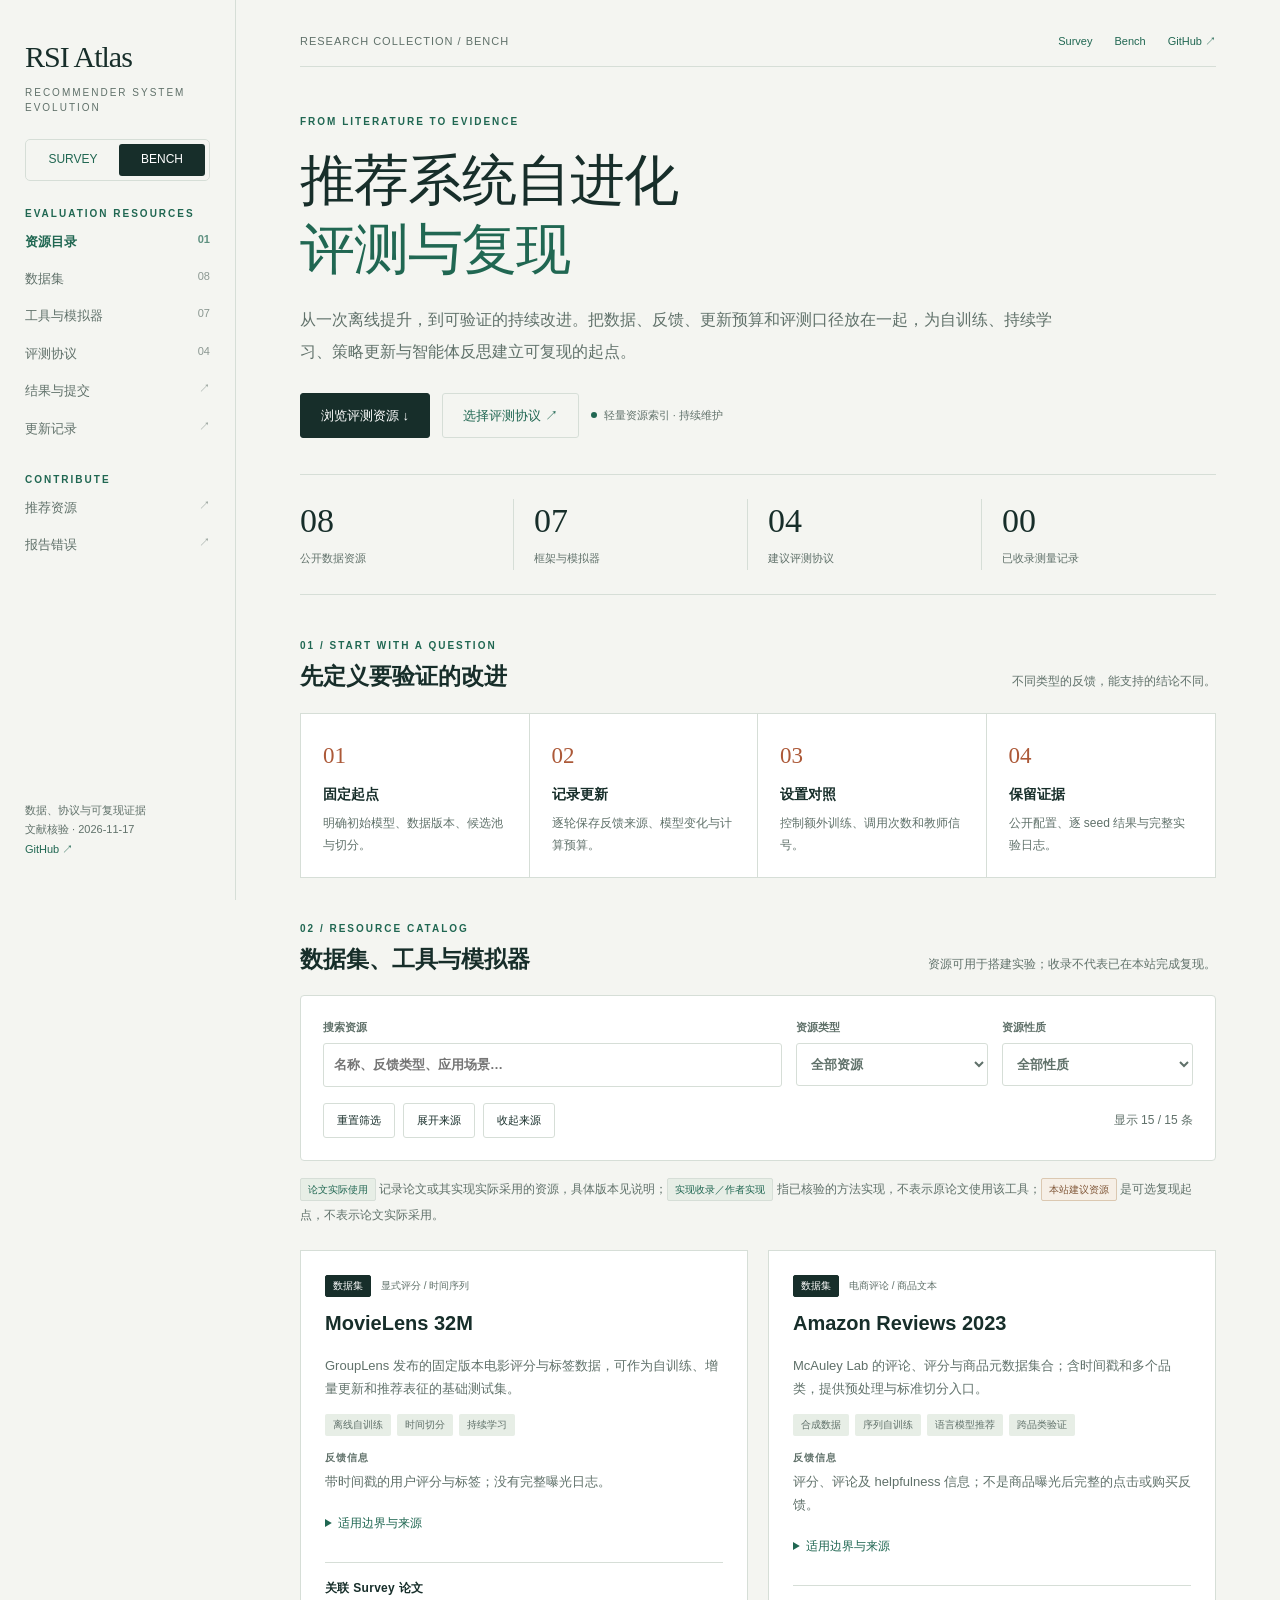
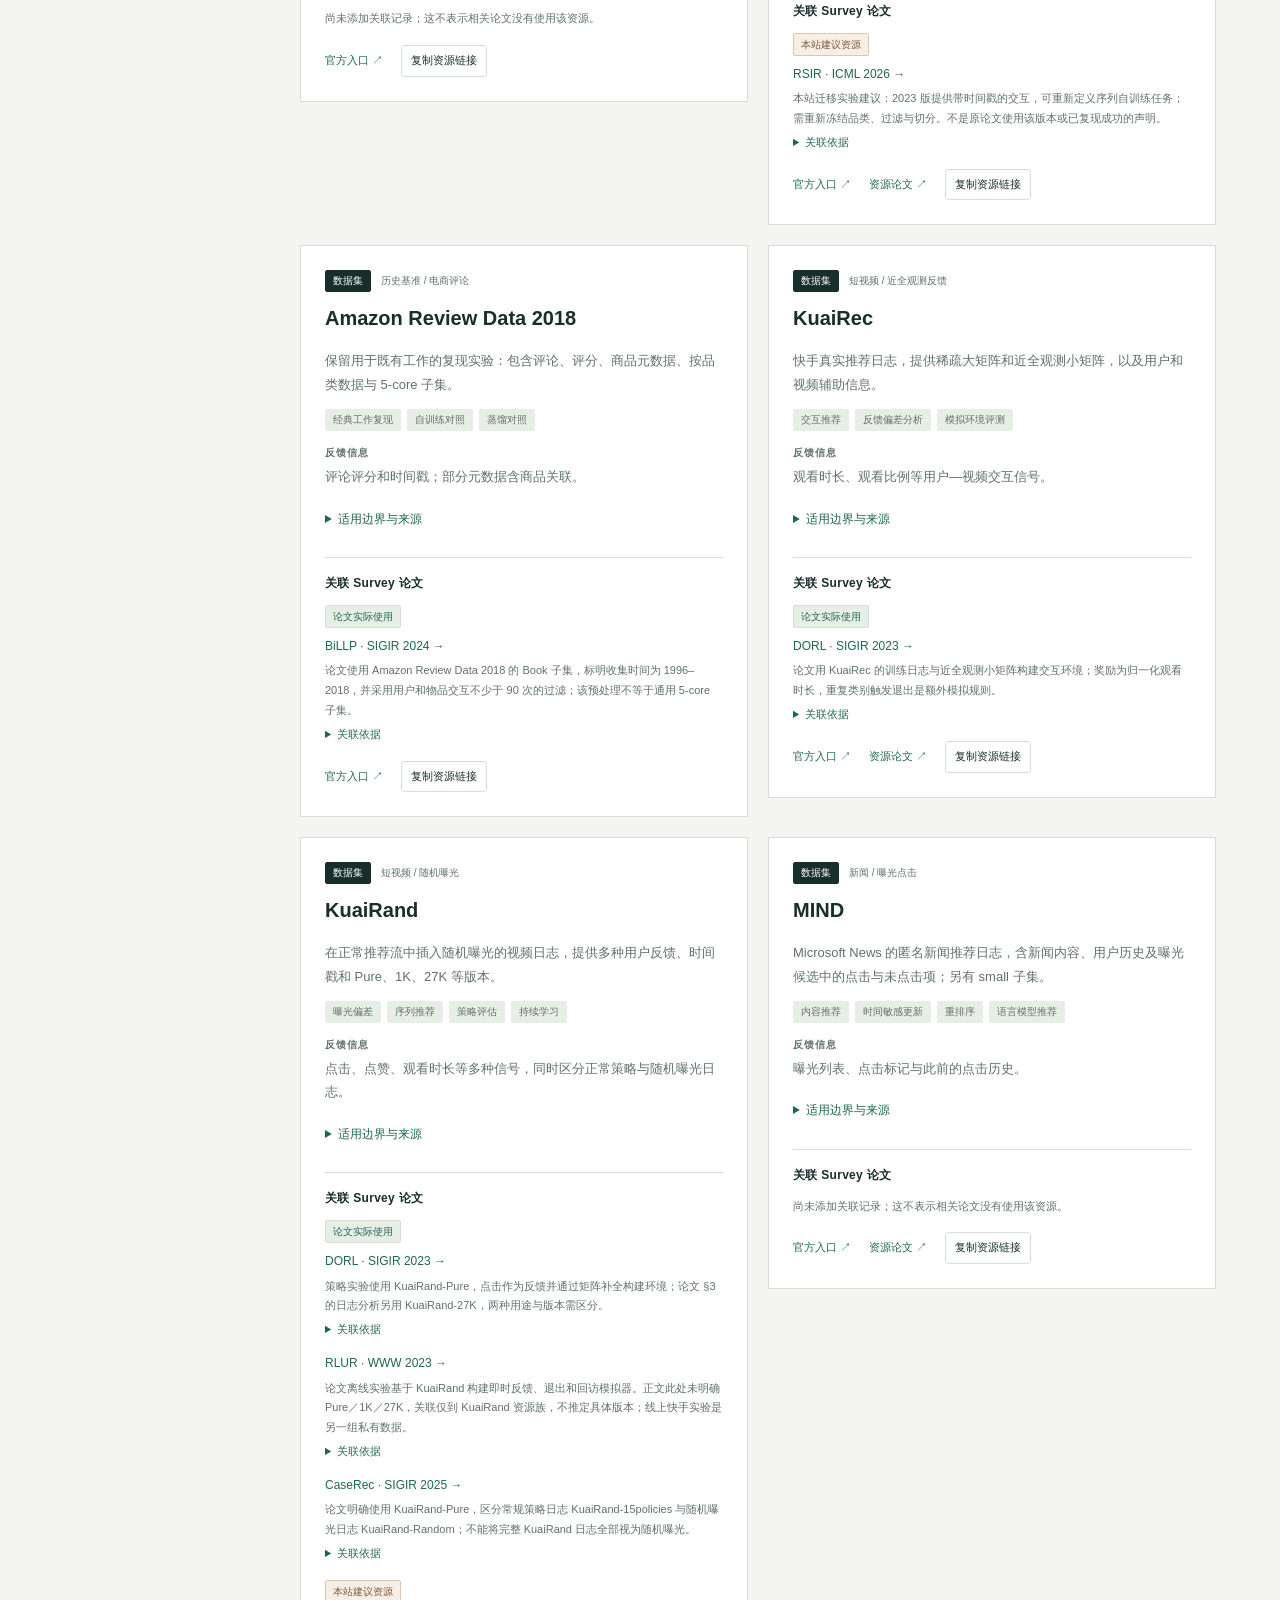
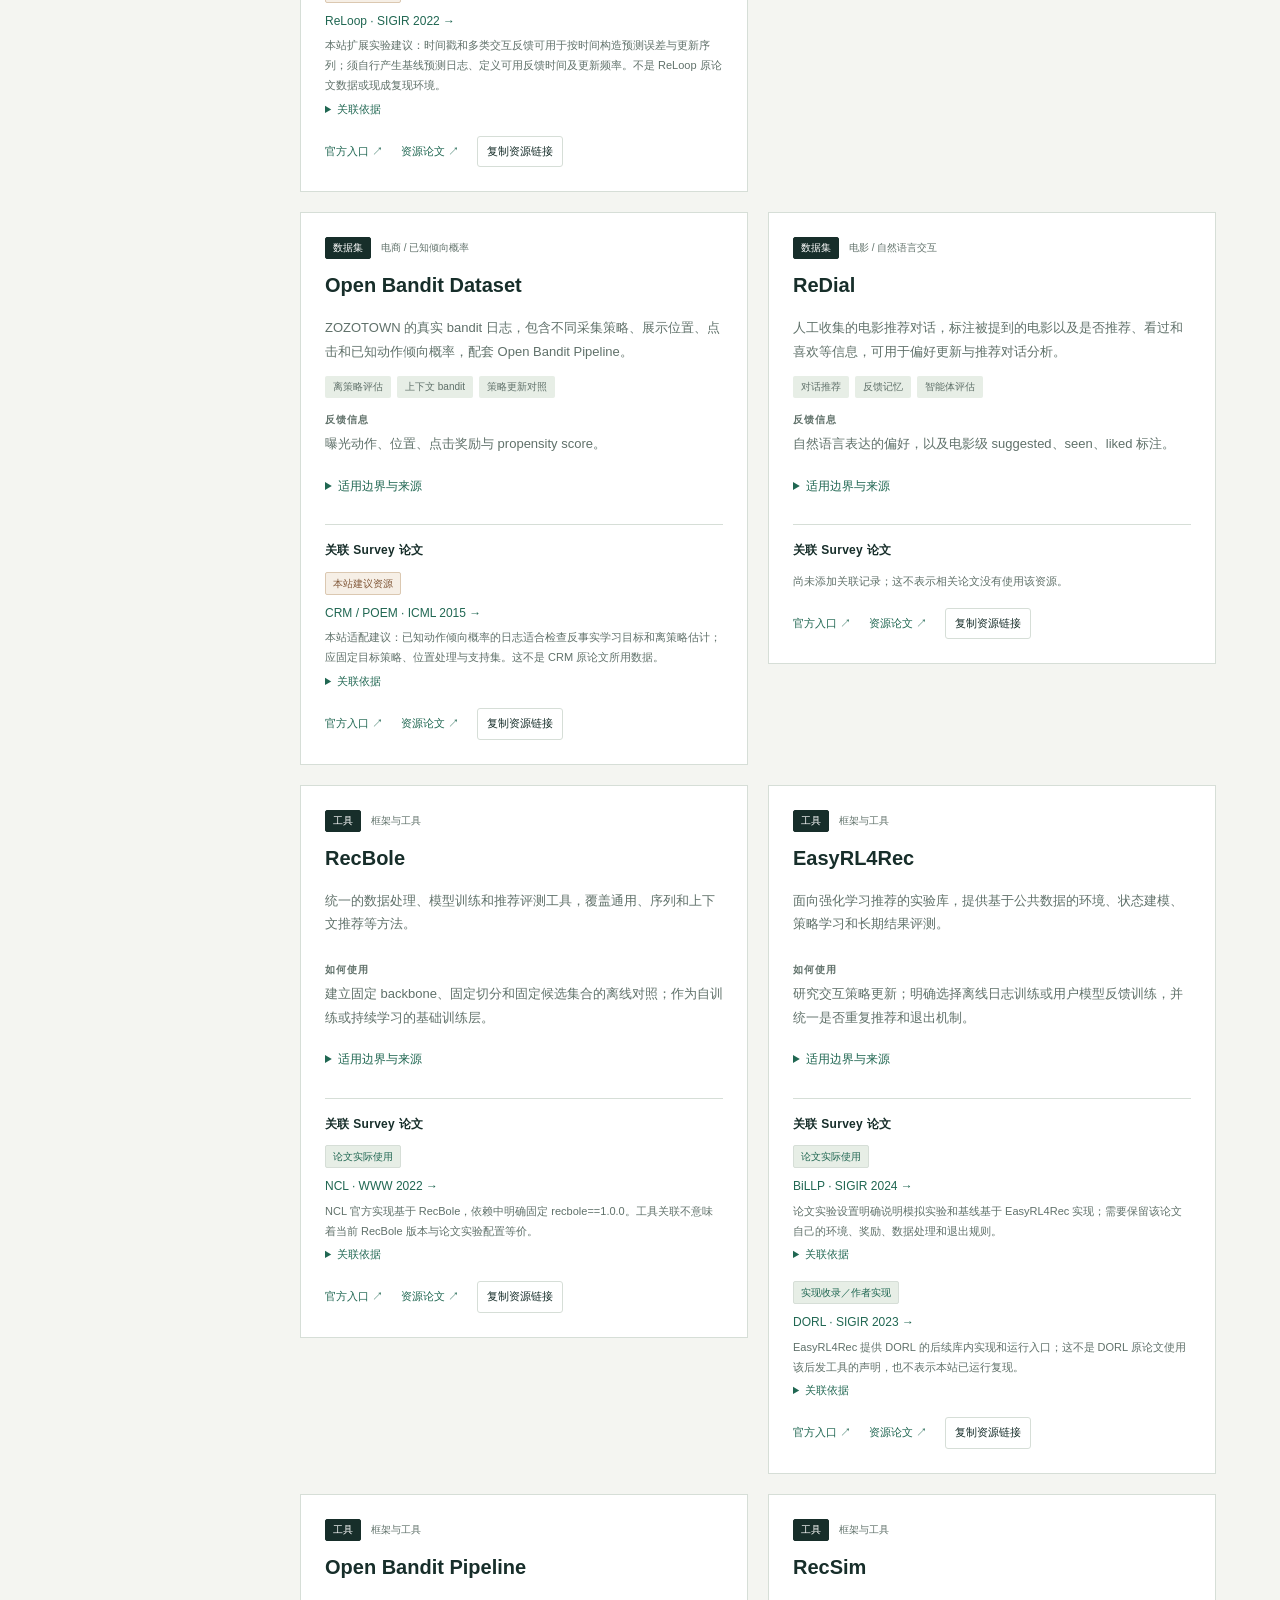
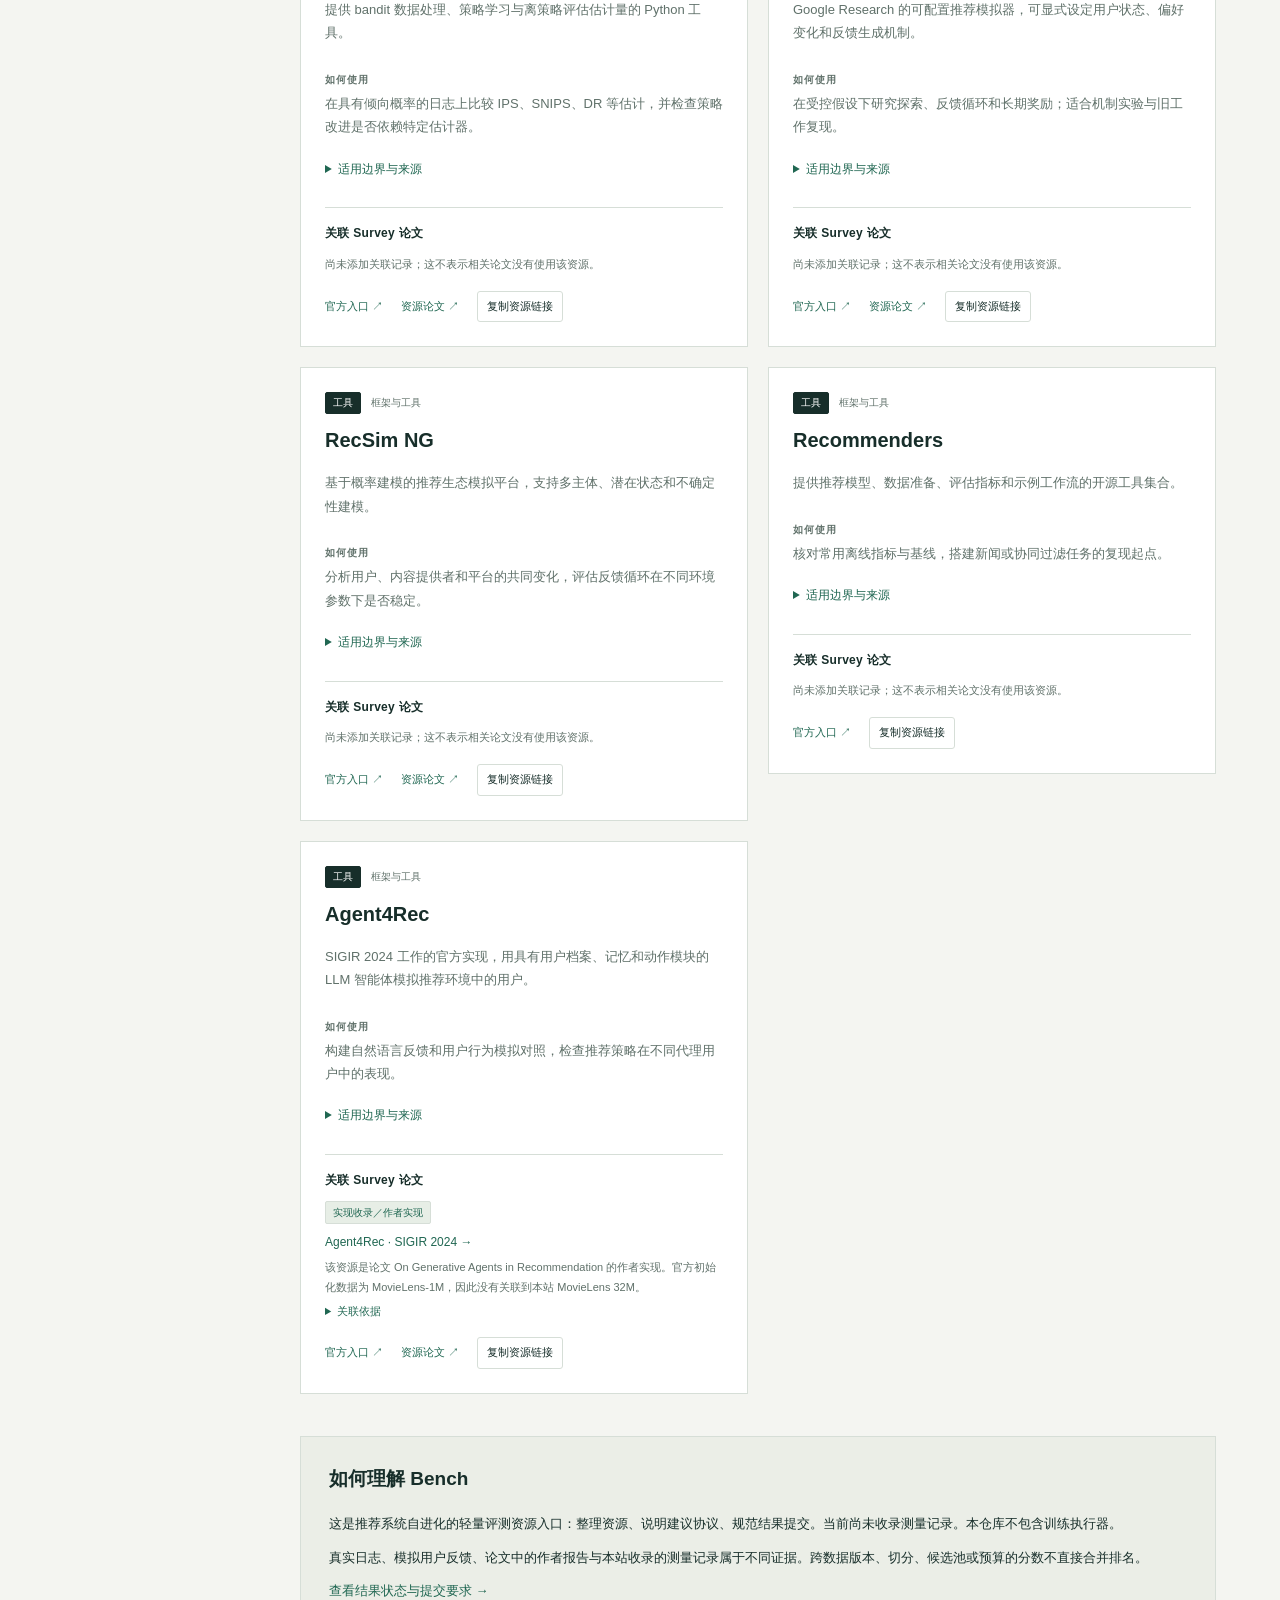
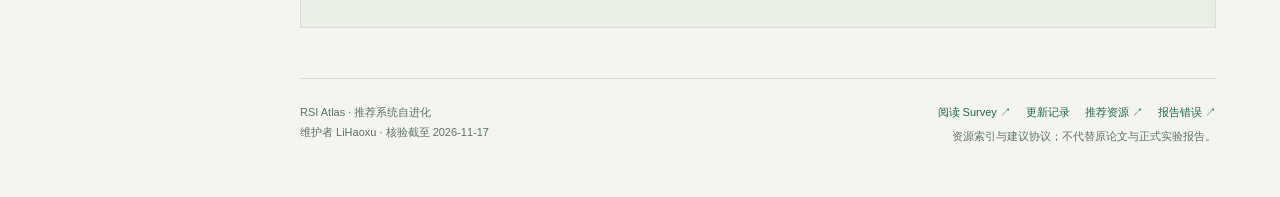
==== commit 67daa37c: "Link benchmark resources to survey papers and add maintenance tools" ====
--- a/index.html
+++ b/index.html
@@ -6,70 +6,103 @@
 <body><a class="skip" href="#main">跳到正文</a><div class="layout">
 <aside class="sidebar"><a class="brand" href="index.html">RSI Atlas<span class="mark">RECOMMENDER SYSTEM EVOLUTION</span></a>
 <div class="switch"><a href="../rsi-survey/index.html">SURVEY</a><a class="active" href="../rsi-bench/index.html" aria-current="true">BENCH</a></div>
-<nav aria-label="Bench 导航"><div class="nav-label">Evaluation resources</div><a href="index.html#catalog" aria-current="page">资源目录<small>01</small></a><a href="index.html?type=dataset#catalog">数据集<small>08</small></a><a href="index.html?type=tool#catalog">工具与模拟器<small>07</small></a><a href="protocols.html">评测协议<small>04</small></a><a href="results.html">结果与提交<small>↗</small></a></nav>
+<nav aria-label="Bench 导航"><div class="nav-label">Evaluation resources</div><a href="index.html#catalog" aria-current="page">资源目录<small>01</small></a><a href="index.html?type=dataset#catalog">数据集<small>08</small></a><a href="index.html?type=tool#catalog">工具与模拟器<small>07</small></a><a href="protocols.html">评测协议<small>04</small></a><a href="results.html">结果与提交<small>↗</small></a><a href="changelog.html">更新记录<small>↗</small></a></nav>
+<nav aria-label="参与维护"><div class="nav-label">Contribute</div><a href="https://github.com/LiHaoxu/rsi-bench/issues/new?template=resource.yml" target="_blank" rel="noopener noreferrer">推荐资源 <small>↗</small></a><a href="https://github.com/LiHaoxu/rsi-bench/issues/new?template=correction.yml" target="_blank" rel="noopener noreferrer">报告错误 <small>↗</small></a></nav>
 <div class="bottom"><span>数据、协议与可复现证据</span><span>文献核验 · 2026-11-17</span><a href="https://github.com/LiHaoxu/rsi-bench" target="_blank" rel="noopener noreferrer">GitHub ↗</a></div></aside>
 <main class="main" id="main"><div class="topline"><a class="mobile-brand" href="index.html">RSI Atlas</a><span class="edition">RESEARCH COLLECTION / BENCH</span>
 <nav aria-label="站点入口"><a href="../rsi-survey/index.html">Survey</a><a href="index.html">Bench</a><a href="https://github.com/LiHaoxu/rsi-bench" target="_blank" rel="noopener noreferrer">GitHub ↗</a></nav></div>
-<header class="hero"><div class="eyebrow">From literature to evidence</div><h1>推荐系统自进化<br><em>评测与复现</em></h1><p class="lead">从一次离线提升，到可验证的持续改进。把数据、反馈、更新预算和评测口径放在一起，为自训练、持续学习、策略更新与智能体反思建立可复现的起点。</p><div class="hero-actions"><a class="btn primary" href="#catalog">浏览评测资源 ↓</a><a class="btn" href="protocols.html">选择评测协议 ↗</a><span class="status">轻量资源索引 · 持续维护</span></div></header><div class="stats"><div class="stat"><strong>08</strong><span>公开数据资源</span></div><div class="stat"><strong>07</strong><span>框架与模拟器</span></div><div class="stat"><strong>04</strong><span>建议评测协议</span></div><div class="stat"><strong>00</strong><span>已收录测量记录</span></div></div><section id="principles"><div class="section-head"><div><div class="eyebrow">01 / START WITH A QUESTION</div><h2>先定义要验证的改进</h2></div><p>不同类型的反馈，能支持的结论不同。</p></div><div class="loop"><div><span class="n">01</span><b>固定起点</b><p>明确初始模型、数据版本、候选池与切分。</p></div><div><span class="n">02</span><b>记录更新</b><p>逐轮保存反馈来源、模型变化与计算预算。</p></div><div><span class="n">03</span><b>设置对照</b><p>控制额外训练、调用次数和教师信号。</p></div><div><span class="n">04</span><b>保留证据</b><p>公开配置、逐 seed 结果与完整实验日志。</p></div></div></section><section id="catalog"><div class="section-head"><div><div class="eyebrow">02 / RESOURCE CATALOG</div><h2>数据集、工具与模拟器</h2></div><p>资源可用于搭建实验；收录不代表已在本站完成复现。</p></div><form class="filters" data-filters role="search" aria-label="筛选评测资源"><div class="controls"><label>搜索资源<input name="q" type="search" placeholder="名称、反馈类型、应用场景…" autocomplete="off"></label><label>资源类型<select name="type"><option value="">全部资源</option><option value="dataset">数据集</option><option value="tool">工具与模拟器</option></select></label><label>资源性质<select name="category"><option value="">全部性质</option><option value="real">真实数据</option><option value="framework">训练与评估框架</option><option value="simulation">交互与模拟工具</option></select></label></div><div class="toolbar"><button type="button" data-reset>重置筛选</button><button type="button" data-expand>展开来源</button><button type="button" data-collapse>收起来源</button><span class="count-output" data-count aria-live="polite"></span></div></form><noscript>JavaScript 未启用，以下完整目录仍可阅读；搜索和筛选不可用。</noscript><div class="resource-grid" style="margin-top:22px"><article class="resource" id="movielens-32m" data-entry data-type="dataset" data-category="real">
+<nav class="mobile-pages" aria-label="Bench 页面"><a href="index.html#catalog">资源目录</a><a href="protocols.html">评测协议</a><a href="results.html">结果与提交</a><a href="changelog.html">更新记录</a></nav>
+<header class="hero"><div class="eyebrow">From literature to evidence</div><h1>推荐系统自进化<br><em>评测与复现</em></h1><p class="lead">从一次离线提升，到可验证的持续改进。把数据、反馈、更新预算和评测口径放在一起，为自训练、持续学习、策略更新与智能体反思建立可复现的起点。</p><div class="hero-actions"><a class="btn primary" href="#catalog">浏览评测资源 ↓</a><a class="btn" href="protocols.html">选择评测协议 ↗</a><span class="status">轻量资源索引 · 持续维护</span></div></header><div class="stats"><div class="stat"><strong>08</strong><span>公开数据资源</span></div><div class="stat"><strong>07</strong><span>框架与模拟器</span></div><div class="stat"><strong>04</strong><span>建议评测协议</span></div><div class="stat"><strong>00</strong><span>已收录测量记录</span></div></div><section id="principles"><div class="section-head"><div><div class="eyebrow">01 / START WITH A QUESTION</div><h2>先定义要验证的改进</h2></div><p>不同类型的反馈，能支持的结论不同。</p></div><div class="loop"><div><span class="n">01</span><b>固定起点</b><p>明确初始模型、数据版本、候选池与切分。</p></div><div><span class="n">02</span><b>记录更新</b><p>逐轮保存反馈来源、模型变化与计算预算。</p></div><div><span class="n">03</span><b>设置对照</b><p>控制额外训练、调用次数和教师信号。</p></div><div><span class="n">04</span><b>保留证据</b><p>公开配置、逐 seed 结果与完整实验日志。</p></div></div></section><section id="catalog"><div class="section-head"><div><div class="eyebrow">02 / RESOURCE CATALOG</div><h2>数据集、工具与模拟器</h2></div><p>资源可用于搭建实验；收录不代表已在本站完成复现。</p></div><form class="filters" data-filters role="search" aria-label="筛选评测资源"><div class="controls"><label>搜索资源<input name="q" type="search" placeholder="名称、反馈类型、应用场景…" autocomplete="off"></label><label>资源类型<select name="type"><option value="">全部资源</option><option value="dataset">数据集</option><option value="tool">工具与模拟器</option></select></label><label>资源性质<select name="category"><option value="">全部性质</option><option value="real">真实数据</option><option value="framework">训练与评估框架</option><option value="simulation">交互与模拟工具</option></select></label></div><div class="toolbar"><button type="button" data-reset>重置筛选</button><button type="button" data-expand>展开来源</button><button type="button" data-collapse>收起来源</button><span class="count-output" data-count aria-live="polite"></span></div></form><noscript>JavaScript 未启用，以下完整目录仍可阅读；搜索和筛选不可用。</noscript><p class="connection-key"><span class="connection-label uses">论文实际使用</span> 记录论文或其实现实际采用的资源，具体版本见说明；<span class="connection-label implements">实现收录／作者实现</span> 指已核验的方法实现，不表示原论文使用该工具；<span class="connection-label suggested">本站建议资源</span> 是可选复现起点，不表示论文实际采用。</p><div class="resource-grid"><article class="resource" id="movielens-32m" data-entry data-type="dataset" data-category="real">
 <div class="entry-top"><span class="badge venue">数据集</span><span>显式评分 / 时间序列</span></div>
-<h3>MovieLens 32M</h3><p>GroupLens 发布的固定版本电影评分与标签数据，可作为自训练、增量更新和推荐表征的基础测试集。</p><div class="tags"><span class="tag">离线自训练</span><span class="tag">时间切分</span><span class="tag">持续学习</span></div><p><span class="field-label">反馈信息</span>带时间戳的用户评分与标签；没有完整曝光日志。</p>
+<h3><a href="#movielens-32m" class="resource-title">MovieLens 32M</a></h3><p>GroupLens 发布的固定版本电影评分与标签数据，可作为自训练、增量更新和推荐表征的基础测试集。</p><div class="tags"><span class="tag">离线自训练</span><span class="tag">时间切分</span><span class="tag">持续学习</span></div><p><span class="field-label">反馈信息</span>带时间戳的用户评分与标签；没有完整曝光日志。</p>
 <details><summary>适用边界与来源</summary><p class="limitation">评分是用户主动产生的观测；未评分不能直接当作负反馈。离线改善不能直接推断线上长期收益。复现旧论文时必须使用该论文指定的 MovieLens 版本。</p><p><span class="field-label">获取与使用</span>按 ml-32m README 中的使用条款获取和使用；本站不重新分发数据。</p><div class="sources"><a href="https://files.grouplens.org/datasets/movielens/ml-32m-README.html" target="_blank" rel="noopener noreferrer" >核验来源 1 ↗</a><a href="https://grouplens.org/datasets/movielens/" target="_blank" rel="noopener noreferrer" >核验来源 2 ↗</a></div><p class="source-note">核验日期：2026-11-17</p></details>
-<div class="sources"><a href="https://grouplens.org/datasets/movielens/32m/" target="_blank" rel="noopener noreferrer" >官方入口 ↗</a></div></article><article class="resource" id="amazon-2023" data-entry data-type="dataset" data-category="real">
+<div class="paper-connections"><h4>关联 Survey 论文</h4><p class="connection-note">尚未添加关联记录；这不表示相关论文没有使用该资源。</p></div>
+<div class="sources resource-actions"><a href="https://grouplens.org/datasets/movielens/32m/" target="_blank" rel="noopener noreferrer" >官方入口 ↗</a><button type="button" data-share="movielens-32m" aria-label="复制 MovieLens 32M 的资源链接">复制资源链接</button></div>
+<div class="share-fallback" data-share-fallback hidden><label>请选择并复制此链接<input readonly type="text" aria-label="资源永久链接"></label></div></article><article class="resource" id="amazon-2023" data-entry data-type="dataset" data-category="real">
 <div class="entry-top"><span class="badge venue">数据集</span><span>电商评论 / 商品文本</span></div>
-<h3>Amazon Reviews 2023</h3><p>McAuley Lab 的评论、评分与商品元数据集合；含时间戳和多个品类，提供预处理与标准切分入口。</p><div class="tags"><span class="tag">合成数据</span><span class="tag">序列自训练</span><span class="tag">语言模型推荐</span><span class="tag">跨品类验证</span></div><p><span class="field-label">反馈信息</span>评分、评论及 helpfulness 信息；不是商品曝光后完整的点击或购买反馈。</p>
+<h3><a href="#amazon-2023" class="resource-title">Amazon Reviews 2023</a></h3><p>McAuley Lab 的评论、评分与商品元数据集合；含时间戳和多个品类，提供预处理与标准切分入口。</p><div class="tags"><span class="tag">合成数据</span><span class="tag">序列自训练</span><span class="tag">语言模型推荐</span><span class="tag">跨品类验证</span></div><p><span class="field-label">反馈信息</span>评分、评论及 helpfulness 信息；不是商品曝光后完整的点击或购买反馈。</p>
 <details><summary>适用边界与来源</summary><p class="limitation">须冻结品类、版本、过滤规则与切分。生成模型不能读取未来评论或测试商品的未来统计；2014、2018、2023 数据上的成绩不可直接比较。</p><p><span class="field-label">获取与使用</span>从作者发布页或官方 Hugging Face 数据卡获取；具体使用范围按发布方条款核对。</p><div class="sources"><a href="https://amazon-reviews-2023.github.io/" target="_blank" rel="noopener noreferrer" >核验来源 1 ↗</a><a href="https://huggingface.co/datasets/McAuley-Lab/Amazon-Reviews-2023" target="_blank" rel="noopener noreferrer" >核验来源 2 ↗</a></div><p class="source-note">核验日期：2026-11-17</p></details>
-<div class="sources"><a href="https://amazon-reviews-2023.github.io/" target="_blank" rel="noopener noreferrer" >官方入口 ↗</a><a href="https://arxiv.org/abs/2403.03952" target="_blank" rel="noopener noreferrer" >论文 ↗</a></div></article><article class="resource" id="amazon-2018" data-entry data-type="dataset" data-category="real">
+<div class="paper-connections"><h4>关联 Survey 论文</h4><div class="connection-group"><span class="connection-label suggested">本站建议资源</span><ul><li><a href="../rsi-survey/index.html#rsir-2026" title="Can Recommender Systems Teach Themselves? A Recursive Self-Improving Framework with Fidelity Control">RSIR · ICML 2026 →</a><p class="connection-note">本站迁移实验建议：2023 版提供带时间戳的交互，可重新定义序列自训练任务；需重新冻结品类、过滤与切分。不是原论文使用该版本或已复现成功的声明。</p><details class="connection-evidence"><summary>关联依据</summary><p>建议依据：数据官网 What’s New / Common Data Processing；RSIR README §3 Method At A Glance</p><div class="sources"><a href="https://amazon-reviews-2023.github.io/" target="_blank" rel="noopener noreferrer" >来源 1 ↗</a><a href="https://github.com/USTC-StarTeam/RSIR" target="_blank" rel="noopener noreferrer" >来源 2 ↗</a></div></details></li></ul></div></div>
+<div class="sources resource-actions"><a href="https://amazon-reviews-2023.github.io/" target="_blank" rel="noopener noreferrer" >官方入口 ↗</a><a href="https://arxiv.org/abs/2403.03952" target="_blank" rel="noopener noreferrer" >资源论文 ↗</a><button type="button" data-share="amazon-2023" aria-label="复制 Amazon Reviews 2023 的资源链接">复制资源链接</button></div>
+<div class="share-fallback" data-share-fallback hidden><label>请选择并复制此链接<input readonly type="text" aria-label="资源永久链接"></label></div></article><article class="resource" id="amazon-2018" data-entry data-type="dataset" data-category="real">
 <div class="entry-top"><span class="badge venue">数据集</span><span>历史基准 / 电商评论</span></div>
-<h3>Amazon Review Data 2018</h3><p>保留用于既有工作的复现实验：包含评论、评分、商品元数据、按品类数据与 5-core 子集。</p><div class="tags"><span class="tag">经典工作复现</span><span class="tag">自训练对照</span><span class="tag">蒸馏对照</span></div><p><span class="field-label">反馈信息</span>评论评分和时间戳；部分元数据含商品关联。</p>
+<h3><a href="#amazon-2018" class="resource-title">Amazon Review Data 2018</a></h3><p>保留用于既有工作的复现实验：包含评论、评分、商品元数据、按品类数据与 5-core 子集。</p><div class="tags"><span class="tag">经典工作复现</span><span class="tag">自训练对照</span><span class="tag">蒸馏对照</span></div><p><span class="field-label">反馈信息</span>评论评分和时间戳；部分元数据含商品关联。</p>
 <details><summary>适用边界与来源</summary><p class="limitation">同名 Beauty 或 Sports 子集在不同年份、不同预处理下并非同一个基准；不要把该版本替换为 2023 后仍声称复现原论文。</p><p><span class="field-label">获取与使用</span>官方页面区分小型直链子集与需要表单申请的完整文件；采用对应入口及其条款。</p><div class="sources"><a href="https://nijianmo.github.io/amazon/index.html" target="_blank" rel="noopener noreferrer" >核验来源 1 ↗</a></div><p class="source-note">核验日期：2026-11-17</p></details>
-<div class="sources"><a href="https://nijianmo.github.io/amazon/index.html" target="_blank" rel="noopener noreferrer" >官方入口 ↗</a></div></article><article class="resource" id="kuairec" data-entry data-type="dataset" data-category="real">
+<div class="paper-connections"><h4>关联 Survey 论文</h4><div class="connection-group"><span class="connection-label uses">论文实际使用</span><ul><li><a href="../rsi-survey/index.html#billp-2024" title="Large Language Models are Learnable Planners for Long-Term Recommendation">BiLLP · SIGIR 2024 →</a><p class="connection-note">论文使用 Amazon Review Data 2018 的 Book 子集，标明收集时间为 1996–2018，并采用用户和物品交互不少于 90 次的过滤；该预处理不等于通用 5-core 子集。</p><details class="connection-evidence"><summary>关联依据</summary><p>论文 §5.1.1 Recommendation Experiments，Amazon-Book 段落及脚注 4 的 amazon_v2 数据入口</p><div class="sources"><a href="https://arxiv.org/html/2403.00843v2" target="_blank" rel="noopener noreferrer" >来源 1 ↗</a></div></details></li></ul></div></div>
+<div class="sources resource-actions"><a href="https://nijianmo.github.io/amazon/index.html" target="_blank" rel="noopener noreferrer" >官方入口 ↗</a><button type="button" data-share="amazon-2018" aria-label="复制 Amazon Review Data 2018 的资源链接">复制资源链接</button></div>
+<div class="share-fallback" data-share-fallback hidden><label>请选择并复制此链接<input readonly type="text" aria-label="资源永久链接"></label></div></article><article class="resource" id="kuairec" data-entry data-type="dataset" data-category="real">
 <div class="entry-top"><span class="badge venue">数据集</span><span>短视频 / 近全观测反馈</span></div>
-<h3>KuaiRec</h3><p>快手真实推荐日志，提供稀疏大矩阵和近全观测小矩阵，以及用户和视频辅助信息。</p><div class="tags"><span class="tag">交互推荐</span><span class="tag">反馈偏差分析</span><span class="tag">模拟环境评测</span></div><p><span class="field-label">反馈信息</span>观看时长、观看比例等用户—视频交互信号。</p>
+<h3><a href="#kuairec" class="resource-title">KuaiRec</a></h3><p>快手真实推荐日志，提供稀疏大矩阵和近全观测小矩阵，以及用户和视频辅助信息。</p><div class="tags"><span class="tag">交互推荐</span><span class="tag">反馈偏差分析</span><span class="tag">模拟环境评测</span></div><p><span class="field-label">反馈信息</span>观看时长、观看比例等用户—视频交互信号。</p>
 <details><summary>适用边界与来源</summary><p class="limitation">近全观测的是小矩阵，仍有缺失；重复推荐、退出机制与状态转移需要另行定义。静态矩阵本身不证明真实长期交互效果。对应资源论文发表于 CIKM 2022。</p><p><span class="field-label">获取与使用</span>从官方页面所列 Zenodo 发布获取，固定版本和校验值，并核对该发布的条款。</p><div class="sources"><a href="https://kuairec.com/" target="_blank" rel="noopener noreferrer" >核验来源 1 ↗</a><a href="https://github.com/chongminggao/KuaiRec" target="_blank" rel="noopener noreferrer" >核验来源 2 ↗</a></div><p class="source-note">核验日期：2026-11-17</p></details>
-<div class="sources"><a href="https://kuairec.com/" target="_blank" rel="noopener noreferrer" >官方入口 ↗</a><a href="https://doi.org/10.1145/3511808.3557220" target="_blank" rel="noopener noreferrer" >论文 ↗</a></div></article><article class="resource" id="kuairand" data-entry data-type="dataset" data-category="real">
+<div class="paper-connections"><h4>关联 Survey 论文</h4><div class="connection-group"><span class="connection-label uses">论文实际使用</span><ul><li><a href="../rsi-survey/index.html#dorl-2023" title="Alleviating Matthew Effect of Offline Reinforcement Learning in Interactive Recommendation">DORL · SIGIR 2023 →</a><p class="connection-note">论文用 KuaiRec 的训练日志与近全观测小矩阵构建交互环境；奖励为归一化观看时长，重复类别触发退出是额外模拟规则。</p><details class="connection-evidence"><summary>关联依据</summary><p>论文 §6.1.1 Recommendation Environments 与 Table 1；官方 README 开头和“Run model-based method”</p><div class="sources"><a href="https://arxiv.org/html/2307.04571v1" target="_blank" rel="noopener noreferrer" >来源 1 ↗</a><a href="https://github.com/chongminggao/DORL-codes" target="_blank" rel="noopener noreferrer" >来源 2 ↗</a></div></details></li></ul></div></div>
+<div class="sources resource-actions"><a href="https://kuairec.com/" target="_blank" rel="noopener noreferrer" >官方入口 ↗</a><a href="https://doi.org/10.1145/3511808.3557220" target="_blank" rel="noopener noreferrer" >资源论文 ↗</a><button type="button" data-share="kuairec" aria-label="复制 KuaiRec 的资源链接">复制资源链接</button></div>
+<div class="share-fallback" data-share-fallback hidden><label>请选择并复制此链接<input readonly type="text" aria-label="资源永久链接"></label></div></article><article class="resource" id="kuairand" data-entry data-type="dataset" data-category="real">
 <div class="entry-top"><span class="badge venue">数据集</span><span>短视频 / 随机曝光</span></div>
-<h3>KuaiRand</h3><p>在正常推荐流中插入随机曝光的视频日志，提供多种用户反馈、时间戳和 Pure、1K、27K 等版本。</p><div class="tags"><span class="tag">曝光偏差</span><span class="tag">序列推荐</span><span class="tag">策略评估</span><span class="tag">持续学习</span></div><p><span class="field-label">反馈信息</span>点击、点赞、观看时长等多种信号，同时区分正常策略与随机曝光日志。</p>
+<h3><a href="#kuairand" class="resource-title">KuaiRand</a></h3><p>在正常推荐流中插入随机曝光的视频日志，提供多种用户反馈、时间戳和 Pure、1K、27K 等版本。</p><div class="tags"><span class="tag">曝光偏差</span><span class="tag">序列推荐</span><span class="tag">策略评估</span><span class="tag">持续学习</span></div><p><span class="field-label">反馈信息</span>点击、点赞、观看时长等多种信号，同时区分正常策略与随机曝光日志。</p>
 <details><summary>适用边界与来源</summary><p class="limitation">随机曝光只覆盖规定的候选池；不能把全体常规日志视为随机样本。需明确版本、候选池和反馈定义。对应资源论文发表于 CIKM 2022。</p><p><span class="field-label">获取与使用</span>使用官方链接到的 Zenodo 版本，并保留下载版本与校验值；具体条款以该发布为准。</p><div class="sources"><a href="https://kuairand.com/" target="_blank" rel="noopener noreferrer" >核验来源 1 ↗</a><a href="https://github.com/chongminggao/KuaiRand" target="_blank" rel="noopener noreferrer" >核验来源 2 ↗</a></div><p class="source-note">核验日期：2026-11-17</p></details>
-<div class="sources"><a href="https://kuairand.com/" target="_blank" rel="noopener noreferrer" >官方入口 ↗</a><a href="https://doi.org/10.1145/3511808.3557624" target="_blank" rel="noopener noreferrer" >论文 ↗</a></div></article><article class="resource" id="mind" data-entry data-type="dataset" data-category="real">
+<div class="paper-connections"><h4>关联 Survey 论文</h4><div class="connection-group"><span class="connection-label uses">论文实际使用</span><ul><li><a href="../rsi-survey/index.html#dorl-2023" title="Alleviating Matthew Effect of Offline Reinforcement Learning in Interactive Recommendation">DORL · SIGIR 2023 →</a><p class="connection-note">策略实验使用 KuaiRand-Pure，点击作为反馈并通过矩阵补全构建环境；论文 §3 的日志分析另用 KuaiRand-27K，两种用途与版本需区分。</p><details class="connection-evidence"><summary>关联依据</summary><p>论文 §3 Empirical Study on Matthew Effect；§6.1.1 Recommendation Environments 与 Table 1</p><div class="sources"><a href="https://arxiv.org/html/2307.04571v1" target="_blank" rel="noopener noreferrer" >来源 1 ↗</a><a href="https://github.com/chongminggao/DORL-codes" target="_blank" rel="noopener noreferrer" >来源 2 ↗</a></div></details></li><li><a href="../rsi-survey/index.html#rlur-2023" title="Reinforcing User Retention in a Billion Scale Short Video Recommender System">RLUR · WWW 2023 →</a><p class="connection-note">论文离线实验基于 KuaiRand 构建即时反馈、退出和回访模拟器。正文此处未明确 Pure／1K／27K，关联仅到 KuaiRand 资源族，不推定具体版本；线上快手实验是另一组私有数据。</p><details class="connection-evidence"><summary>关联依据</summary><p>论文 §4 Offline Experiments；§5 Live Experiments</p><div class="sources"><a href="https://arxiv.org/html/2302.01724v3" target="_blank" rel="noopener noreferrer" >来源 1 ↗</a></div></details></li><li><a href="../rsi-survey/index.html#caserec-2025" title="Improving Sequential Recommenders through Counterfactual Augmentation of System Exposure">CaseRec · SIGIR 2025 →</a><p class="connection-note">论文明确使用 KuaiRand-Pure，区分常规策略日志 KuaiRand-15policies 与随机曝光日志 KuaiRand-Random；不能将完整 KuaiRand 日志全部视为随机曝光。</p><details class="connection-evidence"><summary>关联依据</summary><p>论文 §4.1.1 Datasets 中 KuaiRand-Pure 段落</p><div class="sources"><a href="https://arxiv.org/html/2504.13482v1" target="_blank" rel="noopener noreferrer" >来源 1 ↗</a></div></details></li></ul></div><div class="connection-group"><span class="connection-label suggested">本站建议资源</span><ul><li><a href="../rsi-survey/index.html#reloop-2022" title="ReLoop: A Self-Correction Continual Learning Loop for Recommender Systems">ReLoop · SIGIR 2022 →</a><p class="connection-note">本站扩展实验建议：时间戳和多类交互反馈可用于按时间构造预测误差与更新序列；须自行产生基线预测日志、定义可用反馈时间及更新频率。不是 ReLoop 原论文数据或现成复现环境。</p><details class="connection-evidence"><summary>关联依据</summary><p>建议依据：官方 Overview / Advantages 的时间戳与多类反馈说明</p><div class="sources"><a href="https://kuairand.com/" target="_blank" rel="noopener noreferrer" >来源 1 ↗</a></div></details></li></ul></div></div>
+<div class="sources resource-actions"><a href="https://kuairand.com/" target="_blank" rel="noopener noreferrer" >官方入口 ↗</a><a href="https://doi.org/10.1145/3511808.3557624" target="_blank" rel="noopener noreferrer" >资源论文 ↗</a><button type="button" data-share="kuairand" aria-label="复制 KuaiRand 的资源链接">复制资源链接</button></div>
+<div class="share-fallback" data-share-fallback hidden><label>请选择并复制此链接<input readonly type="text" aria-label="资源永久链接"></label></div></article><article class="resource" id="mind" data-entry data-type="dataset" data-category="real">
 <div class="entry-top"><span class="badge venue">数据集</span><span>新闻 / 曝光点击</span></div>
-<h3>MIND</h3><p>Microsoft News 的匿名新闻推荐日志，含新闻内容、用户历史及曝光候选中的点击与未点击项；另有 small 子集。</p><div class="tags"><span class="tag">内容推荐</span><span class="tag">时间敏感更新</span><span class="tag">重排序</span><span class="tag">语言模型推荐</span></div><p><span class="field-label">反馈信息</span>曝光列表、点击标记与此前的点击历史。</p>
+<h3><a href="#mind" class="resource-title">MIND</a></h3><p>Microsoft News 的匿名新闻推荐日志，含新闻内容、用户历史及曝光候选中的点击与未点击项；另有 small 子集。</p><div class="tags"><span class="tag">内容推荐</span><span class="tag">时间敏感更新</span><span class="tag">重排序</span><span class="tag">语言模型推荐</span></div><p><span class="field-label">反馈信息</span>曝光列表、点击标记与此前的点击历史。</p>
 <details><summary>适用边界与来源</summary><p class="limitation">按官方划分和候选集合报告结果；曝光中的未点击与全库负采样属于不同评测。历史日志不能模拟改变推荐策略后的真实用户反应。</p><p><span class="field-label">获取与使用</span>官方发布页要求接受 Microsoft Research License Terms，用于研究。</p><div class="sources"><a href="https://msnews.github.io/" target="_blank" rel="noopener noreferrer" >核验来源 1 ↗</a><a href="https://msnews.github.io/assets/doc/ACL2020_MIND.pdf" target="_blank" rel="noopener noreferrer" >核验来源 2 ↗</a></div><p class="source-note">核验日期：2026-11-17</p></details>
-<div class="sources"><a href="https://msnews.github.io/" target="_blank" rel="noopener noreferrer" >官方入口 ↗</a><a href="https://aclanthology.org/2020.acl-main.331/" target="_blank" rel="noopener noreferrer" >论文 ↗</a></div></article><article class="resource" id="open-bandit" data-entry data-type="dataset" data-category="real">
+<div class="paper-connections"><h4>关联 Survey 论文</h4><p class="connection-note">尚未添加关联记录；这不表示相关论文没有使用该资源。</p></div>
+<div class="sources resource-actions"><a href="https://msnews.github.io/" target="_blank" rel="noopener noreferrer" >官方入口 ↗</a><a href="https://aclanthology.org/2020.acl-main.331/" target="_blank" rel="noopener noreferrer" >资源论文 ↗</a><button type="button" data-share="mind" aria-label="复制 MIND 的资源链接">复制资源链接</button></div>
+<div class="share-fallback" data-share-fallback hidden><label>请选择并复制此链接<input readonly type="text" aria-label="资源永久链接"></label></div></article><article class="resource" id="open-bandit" data-entry data-type="dataset" data-category="real">
 <div class="entry-top"><span class="badge venue">数据集</span><span>电商 / 已知倾向概率</span></div>
-<h3>Open Bandit Dataset</h3><p>ZOZOTOWN 的真实 bandit 日志，包含不同采集策略、展示位置、点击和已知动作倾向概率，配套 Open Bandit Pipeline。</p><div class="tags"><span class="tag">离策略评估</span><span class="tag">上下文 bandit</span><span class="tag">策略更新对照</span></div><p><span class="field-label">反馈信息</span>曝光动作、位置、点击奖励与 propensity score。</p>
+<h3><a href="#open-bandit" class="resource-title">Open Bandit Dataset</a></h3><p>ZOZOTOWN 的真实 bandit 日志，包含不同采集策略、展示位置、点击和已知动作倾向概率，配套 Open Bandit Pipeline。</p><div class="tags"><span class="tag">离策略评估</span><span class="tag">上下文 bandit</span><span class="tag">策略更新对照</span></div><p><span class="field-label">反馈信息</span>曝光动作、位置、点击奖励与 propensity score。</p>
 <details><summary>适用边界与来源</summary><p class="limitation">它主要支持单步 bandit 的离策略评估，不等同于具有长期状态变化的强化学习；检查目标策略支持集与重要性权重方差。</p><p><span class="field-label">获取与使用</span>完整数据从 ZOZO Research 官方入口获取；勿将配套代码的 Apache-2.0 自动解释为数据的使用许可。</p><div class="sources"><a href="https://research.zozo.com/data.html" target="_blank" rel="noopener noreferrer" >核验来源 1 ↗</a><a href="https://github.com/st-tech/zr-obp" target="_blank" rel="noopener noreferrer" >核验来源 2 ↗</a></div><p class="source-note">核验日期：2026-11-17</p></details>
-<div class="sources"><a href="https://research.zozo.com/data.html" target="_blank" rel="noopener noreferrer" >官方入口 ↗</a><a href="https://datasets-benchmarks-proceedings.neurips.cc/paper/2021/hash/33e75ff09dd601bbe69f351039152189-Abstract-round2.html" target="_blank" rel="noopener noreferrer" >论文 ↗</a></div></article><article class="resource" id="redial" data-entry data-type="dataset" data-category="real">
+<div class="paper-connections"><h4>关联 Survey 论文</h4><div class="connection-group"><span class="connection-label suggested">本站建议资源</span><ul><li><a href="../rsi-survey/index.html#crm-2015" title="Counterfactual Risk Minimization: Learning from Logged Bandit Feedback">CRM / POEM · ICML 2015 →</a><p class="connection-note">本站适配建议：已知动作倾向概率的日志适合检查反事实学习目标和离策略估计；应固定目标策略、位置处理与支持集。这不是 CRM 原论文所用数据。</p><details class="connection-evidence"><summary>关联依据</summary><p>建议依据：官方 Data description 与 Fields 中 propensity_score、position、click</p><div class="sources"><a href="https://research.zozo.com/data.html" target="_blank" rel="noopener noreferrer" >来源 1 ↗</a></div></details></li></ul></div></div>
+<div class="sources resource-actions"><a href="https://research.zozo.com/data.html" target="_blank" rel="noopener noreferrer" >官方入口 ↗</a><a href="https://datasets-benchmarks-proceedings.neurips.cc/paper/2021/hash/33e75ff09dd601bbe69f351039152189-Abstract-round2.html" target="_blank" rel="noopener noreferrer" >资源论文 ↗</a><button type="button" data-share="open-bandit" aria-label="复制 Open Bandit Dataset 的资源链接">复制资源链接</button></div>
+<div class="share-fallback" data-share-fallback hidden><label>请选择并复制此链接<input readonly type="text" aria-label="资源永久链接"></label></div></article><article class="resource" id="redial" data-entry data-type="dataset" data-category="real">
 <div class="entry-top"><span class="badge venue">数据集</span><span>电影 / 自然语言交互</span></div>
-<h3>ReDial</h3><p>人工收集的电影推荐对话，标注被提到的电影以及是否推荐、看过和喜欢等信息，可用于偏好更新与推荐对话分析。</p><div class="tags"><span class="tag">对话推荐</span><span class="tag">反馈记忆</span><span class="tag">智能体评估</span></div><p><span class="field-label">反馈信息</span>自然语言表达的偏好，以及电影级 suggested、seen、liked 标注。</p>
+<h3><a href="#redial" class="resource-title">ReDial</a></h3><p>人工收集的电影推荐对话，标注被提到的电影以及是否推荐、看过和喜欢等信息，可用于偏好更新与推荐对话分析。</p><div class="tags"><span class="tag">对话推荐</span><span class="tag">反馈记忆</span><span class="tag">智能体评估</span></div><p><span class="field-label">反馈信息</span>自然语言表达的偏好，以及电影级 suggested、seen、liked 标注。</p>
 <details><summary>适用边界与来源</summary><p class="limitation">固定人工对话并非可交互在线环境；LLM 生成用户回应属于额外模拟假设。测试集必须隔离，不能参与反思记忆或策略选择。</p><p><span class="field-label">获取与使用</span>官方发布为 CC BY 4.0。</p><div class="sources"><a href="https://redialdata.github.io/website/" target="_blank" rel="noopener noreferrer" >核验来源 1 ↗</a><a href="https://redialdata.github.io/website/datasheet" target="_blank" rel="noopener noreferrer" >核验来源 2 ↗</a></div><p class="source-note">核验日期：2026-11-17</p></details>
-<div class="sources"><a href="https://redialdata.github.io/website/" target="_blank" rel="noopener noreferrer" >官方入口 ↗</a><a href="https://papers.nips.cc/paper_files/paper/2018/hash/800de15c79c8d840f4e78d3af937d4d4-Abstract.html" target="_blank" rel="noopener noreferrer" >论文 ↗</a></div></article><article class="resource" id="recbole" data-entry data-type="tool" data-category="framework">
+<div class="paper-connections"><h4>关联 Survey 论文</h4><p class="connection-note">尚未添加关联记录；这不表示相关论文没有使用该资源。</p></div>
+<div class="sources resource-actions"><a href="https://redialdata.github.io/website/" target="_blank" rel="noopener noreferrer" >官方入口 ↗</a><a href="https://papers.nips.cc/paper_files/paper/2018/hash/800de15c79c8d840f4e78d3af937d4d4-Abstract.html" target="_blank" rel="noopener noreferrer" >资源论文 ↗</a><button type="button" data-share="redial" aria-label="复制 ReDial 的资源链接">复制资源链接</button></div>
+<div class="share-fallback" data-share-fallback hidden><label>请选择并复制此链接<input readonly type="text" aria-label="资源永久链接"></label></div></article><article class="resource" id="recbole" data-entry data-type="tool" data-category="framework">
 <div class="entry-top"><span class="badge venue">工具</span><span>框架与工具</span></div>
-<h3>RecBole</h3><p>统一的数据处理、模型训练和推荐评测工具，覆盖通用、序列和上下文推荐等方法。</p><div class="tags"></div><p><span class="field-label">如何使用</span>建立固定 backbone、固定切分和固定候选集合的离线对照；作为自训练或持续学习的基础训练层。</p>
+<h3><a href="#recbole" class="resource-title">RecBole</a></h3><p>统一的数据处理、模型训练和推荐评测工具，覆盖通用、序列和上下文推荐等方法。</p><div class="tags"></div><p><span class="field-label">如何使用</span>建立固定 backbone、固定切分和固定候选集合的离线对照；作为自训练或持续学习的基础训练层。</p>
 <details><summary>适用边界与来源</summary><p class="limitation">库内模型并不自动具有自进化闭环；需要自行固定多轮更新、数据生成和预算控制。工具版本与评测配置必须随结果归档。</p><div class="sources"><a href="https://github.com/RUCAIBox/RecBole" target="_blank" rel="noopener noreferrer" >核验来源 1 ↗</a></div><p class="source-note">核验日期：2026-11-17</p></details>
-<div class="sources"><a href="https://github.com/RUCAIBox/RecBole" target="_blank" rel="noopener noreferrer" >官方入口 ↗</a><a href="https://doi.org/10.1145/3539618.3591889" target="_blank" rel="noopener noreferrer" >论文 ↗</a></div></article><article class="resource" id="easyrl4rec" data-entry data-type="tool" data-category="simulation">
+<div class="paper-connections"><h4>关联 Survey 论文</h4><div class="connection-group"><span class="connection-label uses">论文实际使用</span><ul><li><a href="../rsi-survey/index.html#ncl-2022" title="Improving Graph Collaborative Filtering with Neighborhood-enriched Contrastive Learning">NCL · WWW 2022 →</a><p class="connection-note">NCL 官方实现基于 RecBole，依赖中明确固定 recbole==1.0.0。工具关联不意味着当前 RecBole 版本与论文实验配置等价。</p><details class="connection-evidence"><summary>关联依据</summary><p>官方 README 的 Requirements、Datasets 和 Acknowledgement；Requirements 中 recbole==1.0.0</p><div class="sources"><a href="https://github.com/RUCAIBox/NCL" target="_blank" rel="noopener noreferrer" >来源 1 ↗</a></div></details></li></ul></div></div>
+<div class="sources resource-actions"><a href="https://github.com/RUCAIBox/RecBole" target="_blank" rel="noopener noreferrer" >官方入口 ↗</a><a href="https://doi.org/10.1145/3539618.3591889" target="_blank" rel="noopener noreferrer" >资源论文 ↗</a><button type="button" data-share="recbole" aria-label="复制 RecBole 的资源链接">复制资源链接</button></div>
+<div class="share-fallback" data-share-fallback hidden><label>请选择并复制此链接<input readonly type="text" aria-label="资源永久链接"></label></div></article><article class="resource" id="easyrl4rec" data-entry data-type="tool" data-category="simulation">
 <div class="entry-top"><span class="badge venue">工具</span><span>框架与工具</span></div>
-<h3>EasyRL4Rec</h3><p>面向强化学习推荐的实验库，提供基于公共数据的环境、状态建模、策略学习和长期结果评测。</p><div class="tags"></div><p><span class="field-label">如何使用</span>研究交互策略更新；明确选择离线日志训练或用户模型反馈训练，并统一是否重复推荐和退出机制。</p>
+<h3><a href="#easyrl4rec" class="resource-title">EasyRL4Rec</a></h3><p>面向强化学习推荐的实验库，提供基于公共数据的环境、状态建模、策略学习和长期结果评测。</p><div class="tags"></div><p><span class="field-label">如何使用</span>研究交互策略更新；明确选择离线日志训练或用户模型反馈训练，并统一是否重复推荐和退出机制。</p>
 <details><summary>适用边界与来源</summary><p class="limitation">用户模型补全与退出规则会影响结论；模拟收益应与真实日志证据分开。FreeB、NX_0、NX_X 等评测设置不可混报。</p><div class="sources"><a href="https://github.com/chongminggao/EasyRL4Rec" target="_blank" rel="noopener noreferrer" >核验来源 1 ↗</a><a href="https://arxiv.org/abs/2402.15164" target="_blank" rel="noopener noreferrer" >核验来源 2 ↗</a></div><p class="source-note">核验日期：2026-11-17</p></details>
-<div class="sources"><a href="https://github.com/chongminggao/EasyRL4Rec" target="_blank" rel="noopener noreferrer" >官方入口 ↗</a><a href="https://doi.org/10.1145/3626772.3657868" target="_blank" rel="noopener noreferrer" >论文 ↗</a></div></article><article class="resource" id="open-bandit-pipeline" data-entry data-type="tool" data-category="framework">
+<div class="paper-connections"><h4>关联 Survey 论文</h4><div class="connection-group"><span class="connection-label uses">论文实际使用</span><ul><li><a href="../rsi-survey/index.html#billp-2024" title="Large Language Models are Learnable Planners for Long-Term Recommendation">BiLLP · SIGIR 2024 →</a><p class="connection-note">论文实验设置明确说明模拟实验和基线基于 EasyRL4Rec 实现；需要保留该论文自己的环境、奖励、数据处理和退出规则。</p><details class="connection-evidence"><summary>关联依据</summary><p>论文 §5.1 Experiments Setup 首段与脚注 3</p><div class="sources"><a href="https://arxiv.org/html/2403.00843v2" target="_blank" rel="noopener noreferrer" >来源 1 ↗</a></div></details></li></ul></div><div class="connection-group"><span class="connection-label implements">实现收录／作者实现</span><ul><li><a href="../rsi-survey/index.html#dorl-2023" title="Alleviating Matthew Effect of Offline Reinforcement Learning in Interactive Recommendation">DORL · SIGIR 2023 →</a><p class="connection-note">EasyRL4Rec 提供 DORL 的后续库内实现和运行入口；这不是 DORL 原论文使用该后发工具的声明，也不表示本站已运行复现。</p><details class="connection-evidence"><summary>关联依据</summary><p>官方 README 的“Run Advance models”，examples/advance/run_DORL.py 命令</p><div class="sources"><a href="https://github.com/chongminggao/EasyRL4Rec" target="_blank" rel="noopener noreferrer" >来源 1 ↗</a></div></details></li></ul></div></div>
+<div class="sources resource-actions"><a href="https://github.com/chongminggao/EasyRL4Rec" target="_blank" rel="noopener noreferrer" >官方入口 ↗</a><a href="https://doi.org/10.1145/3626772.3657868" target="_blank" rel="noopener noreferrer" >资源论文 ↗</a><button type="button" data-share="easyrl4rec" aria-label="复制 EasyRL4Rec 的资源链接">复制资源链接</button></div>
+<div class="share-fallback" data-share-fallback hidden><label>请选择并复制此链接<input readonly type="text" aria-label="资源永久链接"></label></div></article><article class="resource" id="open-bandit-pipeline" data-entry data-type="tool" data-category="framework">
 <div class="entry-top"><span class="badge venue">工具</span><span>框架与工具</span></div>
-<h3>Open Bandit Pipeline</h3><p>提供 bandit 数据处理、策略学习与离策略评估估计量的 Python 工具。</p><div class="tags"></div><p><span class="field-label">如何使用</span>在具有倾向概率的日志上比较 IPS、SNIPS、DR 等估计，并检查策略改进是否依赖特定估计器。</p>
+<h3><a href="#open-bandit-pipeline" class="resource-title">Open Bandit Pipeline</a></h3><p>提供 bandit 数据处理、策略学习与离策略评估估计量的 Python 工具。</p><div class="tags"></div><p><span class="field-label">如何使用</span>在具有倾向概率的日志上比较 IPS、SNIPS、DR 等估计，并检查策略改进是否依赖特定估计器。</p>
 <details><summary>适用边界与来源</summary><p class="limitation">离策略估计仍依赖支持集、奖励模型和权重方差条件；单步估计不能替代长期交互验证。</p><div class="sources"><a href="https://github.com/st-tech/zr-obp" target="_blank" rel="noopener noreferrer" >核验来源 1 ↗</a></div><p class="source-note">核验日期：2026-11-17</p></details>
-<div class="sources"><a href="https://github.com/st-tech/zr-obp" target="_blank" rel="noopener noreferrer" >官方入口 ↗</a><a href="https://datasets-benchmarks-proceedings.neurips.cc/paper/2021/hash/33e75ff09dd601bbe69f351039152189-Abstract-round2.html" target="_blank" rel="noopener noreferrer" >论文 ↗</a></div></article><article class="resource" id="recsim" data-entry data-type="tool" data-category="simulation">
+<div class="paper-connections"><h4>关联 Survey 论文</h4><p class="connection-note">尚未添加关联记录；这不表示相关论文没有使用该资源。</p></div>
+<div class="sources resource-actions"><a href="https://github.com/st-tech/zr-obp" target="_blank" rel="noopener noreferrer" >官方入口 ↗</a><a href="https://datasets-benchmarks-proceedings.neurips.cc/paper/2021/hash/33e75ff09dd601bbe69f351039152189-Abstract-round2.html" target="_blank" rel="noopener noreferrer" >资源论文 ↗</a><button type="button" data-share="open-bandit-pipeline" aria-label="复制 Open Bandit Pipeline 的资源链接">复制资源链接</button></div>
+<div class="share-fallback" data-share-fallback hidden><label>请选择并复制此链接<input readonly type="text" aria-label="资源永久链接"></label></div></article><article class="resource" id="recsim" data-entry data-type="tool" data-category="simulation">
 <div class="entry-top"><span class="badge venue">工具</span><span>框架与工具</span></div>
-<h3>RecSim</h3><p>Google Research 的可配置推荐模拟器，可显式设定用户状态、偏好变化和反馈生成机制。</p><div class="tags"></div><p><span class="field-label">如何使用</span>在受控假设下研究探索、反馈循环和长期奖励；适合机制实验与旧工作复现。</p>
+<h3><a href="#recsim" class="resource-title">RecSim</a></h3><p>Google Research 的可配置推荐模拟器，可显式设定用户状态、偏好变化和反馈生成机制。</p><div class="tags"></div><p><span class="field-label">如何使用</span>在受控假设下研究探索、反馈循环和长期奖励；适合机制实验与旧工作复现。</p>
 <details><summary>适用边界与来源</summary><p class="limitation">官方仓库已于 2026-04-19 归档；依赖较旧。模拟结果只在所设用户行为模型下成立，应锁定环境并披露假设。</p><div class="sources"><a href="https://github.com/google-research/recsim" target="_blank" rel="noopener noreferrer" >核验来源 1 ↗</a></div><p class="source-note">核验日期：2026-11-17</p></details>
-<div class="sources"><a href="https://github.com/google-research/recsim" target="_blank" rel="noopener noreferrer" >官方入口 ↗</a><a href="https://arxiv.org/abs/1909.04847" target="_blank" rel="noopener noreferrer" >论文 ↗</a></div></article><article class="resource" id="recsim-ng" data-entry data-type="tool" data-category="simulation">
+<div class="paper-connections"><h4>关联 Survey 论文</h4><p class="connection-note">尚未添加关联记录；这不表示相关论文没有使用该资源。</p></div>
+<div class="sources resource-actions"><a href="https://github.com/google-research/recsim" target="_blank" rel="noopener noreferrer" >官方入口 ↗</a><a href="https://arxiv.org/abs/1909.04847" target="_blank" rel="noopener noreferrer" >资源论文 ↗</a><button type="button" data-share="recsim" aria-label="复制 RecSim 的资源链接">复制资源链接</button></div>
+<div class="share-fallback" data-share-fallback hidden><label>请选择并复制此链接<input readonly type="text" aria-label="资源永久链接"></label></div></article><article class="resource" id="recsim-ng" data-entry data-type="tool" data-category="simulation">
 <div class="entry-top"><span class="badge venue">工具</span><span>框架与工具</span></div>
-<h3>RecSim NG</h3><p>基于概率建模的推荐生态模拟平台，支持多主体、潜在状态和不确定性建模。</p><div class="tags"></div><p><span class="field-label">如何使用</span>分析用户、内容提供者和平台的共同变化，评估反馈循环在不同环境参数下是否稳定。</p>
+<h3><a href="#recsim-ng" class="resource-title">RecSim NG</a></h3><p>基于概率建模的推荐生态模拟平台，支持多主体、潜在状态和不确定性建模。</p><div class="tags"></div><p><span class="field-label">如何使用</span>分析用户、内容提供者和平台的共同变化，评估反馈循环在不同环境参数下是否稳定。</p>
 <details><summary>适用边界与来源</summary><p class="limitation">官方仓库已于 2026-04-19 归档；环境建模需要额外工作，不能把生态模拟结论直接当作真实系统结果。</p><div class="sources"><a href="https://github.com/google-research/recsim_ng" target="_blank" rel="noopener noreferrer" >核验来源 1 ↗</a></div><p class="source-note">核验日期：2026-11-17</p></details>
-<div class="sources"><a href="https://github.com/google-research/recsim_ng" target="_blank" rel="noopener noreferrer" >官方入口 ↗</a><a href="https://arxiv.org/abs/2103.08057" target="_blank" rel="noopener noreferrer" >论文 ↗</a></div></article><article class="resource" id="recommenders" data-entry data-type="tool" data-category="framework">
+<div class="paper-connections"><h4>关联 Survey 论文</h4><p class="connection-note">尚未添加关联记录；这不表示相关论文没有使用该资源。</p></div>
+<div class="sources resource-actions"><a href="https://github.com/google-research/recsim_ng" target="_blank" rel="noopener noreferrer" >官方入口 ↗</a><a href="https://arxiv.org/abs/2103.08057" target="_blank" rel="noopener noreferrer" >资源论文 ↗</a><button type="button" data-share="recsim-ng" aria-label="复制 RecSim NG 的资源链接">复制资源链接</button></div>
+<div class="share-fallback" data-share-fallback hidden><label>请选择并复制此链接<input readonly type="text" aria-label="资源永久链接"></label></div></article><article class="resource" id="recommenders" data-entry data-type="tool" data-category="framework">
 <div class="entry-top"><span class="badge venue">工具</span><span>框架与工具</span></div>
-<h3>Recommenders</h3><p>提供推荐模型、数据准备、评估指标和示例工作流的开源工具集合。</p><div class="tags"></div><p><span class="field-label">如何使用</span>核对常用离线指标与基线，搭建新闻或协同过滤任务的复现起点。</p>
+<h3><a href="#recommenders" class="resource-title">Recommenders</a></h3><p>提供推荐模型、数据准备、评估指标和示例工作流的开源工具集合。</p><div class="tags"></div><p><span class="field-label">如何使用</span>核对常用离线指标与基线，搭建新闻或协同过滤任务的复现起点。</p>
 <details><summary>适用边界与来源</summary><p class="limitation">示例 notebook 的数据切分和采样设置并不天然一致；需统一配置后才能与自进化方法公平比较。</p><div class="sources"><a href="https://github.com/recommenders-team/recommenders" target="_blank" rel="noopener noreferrer" >核验来源 1 ↗</a></div><p class="source-note">核验日期：2026-11-17</p></details>
-<div class="sources"><a href="https://github.com/recommenders-team/recommenders" target="_blank" rel="noopener noreferrer" >官方入口 ↗</a></div></article><article class="resource" id="agent4rec" data-entry data-type="tool" data-category="simulation">
+<div class="paper-connections"><h4>关联 Survey 论文</h4><p class="connection-note">尚未添加关联记录；这不表示相关论文没有使用该资源。</p></div>
+<div class="sources resource-actions"><a href="https://github.com/recommenders-team/recommenders" target="_blank" rel="noopener noreferrer" >官方入口 ↗</a><button type="button" data-share="recommenders" aria-label="复制 Recommenders 的资源链接">复制资源链接</button></div>
+<div class="share-fallback" data-share-fallback hidden><label>请选择并复制此链接<input readonly type="text" aria-label="资源永久链接"></label></div></article><article class="resource" id="agent4rec" data-entry data-type="tool" data-category="simulation">
 <div class="entry-top"><span class="badge venue">工具</span><span>框架与工具</span></div>
-<h3>Agent4Rec</h3><p>SIGIR 2024 工作的官方实现，用具有用户档案、记忆和动作模块的 LLM 智能体模拟推荐环境中的用户。</p><div class="tags"></div><p><span class="field-label">如何使用</span>构建自然语言反馈和用户行为模拟对照，检查推荐策略在不同代理用户中的表现。</p>
+<h3><a href="#agent4rec" class="resource-title">Agent4Rec</a></h3><p>SIGIR 2024 工作的官方实现，用具有用户档案、记忆和动作模块的 LLM 智能体模拟推荐环境中的用户。</p><div class="tags"></div><p><span class="field-label">如何使用</span>构建自然语言反馈和用户行为模拟对照，检查推荐策略在不同代理用户中的表现。</p>
 <details><summary>适用边界与来源</summary><p class="limitation">代理反馈不是实际用户反馈；需校准行为分布、记录 LLM 版本和调用成本，并用不同模拟器检验结论。官方实现以 MovieLens-1M 初始化，不能默认为 MovieLens 32M。</p><div class="sources"><a href="https://github.com/LehengTHU/Agent4Rec" target="_blank" rel="noopener noreferrer" >核验来源 1 ↗</a><a href="https://sigir-2024.github.io/proceedings.html" target="_blank" rel="noopener noreferrer" >核验来源 2 ↗</a><a href="https://arxiv.org/abs/2310.10108" target="_blank" rel="noopener noreferrer" >核验来源 3 ↗</a></div><p class="source-note">核验日期：2026-11-17</p></details>
-<div class="sources"><a href="https://github.com/LehengTHU/Agent4Rec" target="_blank" rel="noopener noreferrer" >官方入口 ↗</a><a href="https://doi.org/10.1145/3626772.3657844" target="_blank" rel="noopener noreferrer" >论文 ↗</a></div></article></div><p class="empty" data-empty hidden>没有符合条件的资源。请减少关键词或重置筛选。</p></section><section class="scope"><h2>如何理解 Bench</h2><p>这是推荐系统自进化的轻量评测资源入口：整理资源、说明建议协议、规范结果提交。当前尚未收录测量记录。本仓库不包含训练执行器。</p><p>真实日志、模拟用户反馈、论文中的作者报告与本站收录的测量记录属于不同证据。跨数据版本、切分、候选池或预算的分数不直接合并排名。</p><a href="results.html">查看结果状态与提交要求 →</a></section>
-<footer class="footer"><div>RSI Atlas · 推荐系统自进化<br>维护者 LiHaoxu · 核验截至 2026-11-17</div><div><a href="../rsi-survey/index.html">阅读 Survey ↗</a><br>资源索引与建议协议；不代替原论文与正式实验报告。</div></footer>
+<div class="paper-connections"><h4>关联 Survey 论文</h4><div class="connection-group"><span class="connection-label implements">实现收录／作者实现</span><ul><li><a href="../rsi-survey/index.html#agent4rec-2024" title="On Generative Agents in Recommendation">Agent4Rec · SIGIR 2024 →</a><p class="connection-note">该资源是论文 On Generative Agents in Recommendation 的作者实现。官方初始化数据为 MovieLens-1M，因此没有关联到本站 MovieLens 32M。</p><details class="connection-evidence"><summary>关联依据</summary><p>官方仓库 About；README 开头“On Generative Agents in Recommendation”及 MovieLens-1M 链接</p><div class="sources"><a href="https://github.com/LehengTHU/Agent4Rec" target="_blank" rel="noopener noreferrer" >来源 1 ↗</a></div></details></li></ul></div></div>
+<div class="sources resource-actions"><a href="https://github.com/LehengTHU/Agent4Rec" target="_blank" rel="noopener noreferrer" >官方入口 ↗</a><a href="https://doi.org/10.1145/3626772.3657844" target="_blank" rel="noopener noreferrer" >资源论文 ↗</a><button type="button" data-share="agent4rec" aria-label="复制 Agent4Rec 的资源链接">复制资源链接</button></div>
+<div class="share-fallback" data-share-fallback hidden><label>请选择并复制此链接<input readonly type="text" aria-label="资源永久链接"></label></div></article></div><p class="empty" data-empty hidden>没有符合条件的资源。请减少关键词或重置筛选。</p></section><section class="scope"><h2>如何理解 Bench</h2><p>这是推荐系统自进化的轻量评测资源入口：整理资源、说明建议协议、规范结果提交。当前尚未收录测量记录。本仓库不包含训练执行器。</p><p>真实日志、模拟用户反馈、论文中的作者报告与本站收录的测量记录属于不同证据。跨数据版本、切分、候选池或预算的分数不直接合并排名。</p><a href="results.html">查看结果状态与提交要求 →</a></section>
+<footer class="footer"><div>RSI Atlas · 推荐系统自进化<br>维护者 LiHaoxu · 核验截至 2026-11-17</div><div class="footer-links"><a href="../rsi-survey/index.html">阅读 Survey ↗</a><a href="changelog.html">更新记录</a><a href="https://github.com/LiHaoxu/rsi-bench/issues/new?template=resource.yml" target="_blank" rel="noopener noreferrer">推荐资源 ↗</a><a href="https://github.com/LiHaoxu/rsi-bench/issues/new?template=correction.yml" target="_blank" rel="noopener noreferrer">报告错误 ↗</a><span>资源索引与建议协议；不代替原论文与正式实验报告。</span></div></footer>
+<div class="toast" role="status" aria-live="polite" data-toast hidden></div>
 </main></div></body></html>
--- a/assets/styles.css
+++ b/assets/styles.css
@@ -1,2 +1,6 @@
 :root{--bg:#f4f5f1;--white:#fff;--ink:#172e2a;--muted:#60716a;--line:#d6ded7;--accent:#206752;--soft:#e7eee6;--warm:#ac5938;--serif:Georgia,'Songti SC','STSong',serif;--sans:-apple-system,BlinkMacSystemFont,'Segoe UI','PingFang SC','Microsoft YaHei',sans-serif}*{box-sizing:border-box}html{scroll-behavior:smooth;scroll-padding-top:28px}body{margin:0;background:var(--bg);color:var(--ink);font:15px/1.8 var(--sans)}a{color:var(--accent);text-decoration:none}a:hover{text-decoration:underline}button,input,select{font:inherit;color:inherit}button,a,input,select,summary{-webkit-tap-highlight-color:transparent}button:focus-visible,a:focus-visible,input:focus-visible,select:focus-visible,summary:focus-visible{outline:3px solid #af754d;outline-offset:4px}button,select,summary{cursor:pointer}button{background:var(--white);border:1px solid var(--line);padding:7px 13px;border-radius:3px}button:hover{border-color:var(--accent)}.skip{position:fixed;top:-100px;left:12px;background:white;z-index:20;padding:12px}.skip:focus{top:12px}.layout{max-width:1640px;margin:auto;display:grid;grid-template-columns:236px minmax(0,1fr)}.sidebar{position:sticky;top:0;height:100vh;border-right:1px solid var(--line);padding:40px 25px;display:flex;flex-direction:column;gap:24px;overflow:auto}.brand{font-family:var(--serif);font-size:30px;line-height:1.1;letter-spacing:-1px;color:var(--ink)}.brand .mark{display:block;font:10px/1.5 var(--sans);letter-spacing:2px;margin-top:12px;color:var(--muted)}.switch{display:flex;border:1px solid var(--line);padding:4px;border-radius:5px;gap:3px}.switch a{flex:1;text-align:center;font-size:12px;padding:5px}.switch .active{background:var(--ink);color:white;border-radius:3px}.nav-label,.eyebrow{font-size:10px;letter-spacing:2px;font-weight:700;text-transform:uppercase;color:var(--accent)}.sidebar nav a{display:flex;justify-content:space-between;gap:8px;color:var(--muted);padding:7px 0;font-size:13px}.sidebar nav a:hover{color:var(--accent)}.sidebar nav small{font-size:11px;opacity:.7}.sidebar .bottom{margin-top:auto;color:var(--muted);font-size:11px;line-height:1.8}.sidebar .bottom span{display:block}.main{padding:32px 64px 50px;min-width:0}.topline{display:flex;justify-content:space-between;gap:20px;align-items:center;border-bottom:1px solid var(--line);padding-bottom:14px;font-size:11px;letter-spacing:1px;color:var(--muted)}.topline nav{display:flex;gap:22px;letter-spacing:0}.hero{padding:46px 0 36px;border-bottom:1px solid var(--line);position:relative}.hero h1{font-family:var(--serif);font-size:clamp(34px,4.3vw,60px);line-height:1.25;font-weight:500;letter-spacing:-1px;margin:16px 0 20px;max-width:900px}.hero h1 em{font-style:normal;color:var(--accent)}.lead{font-size:16px;line-height:1.95;color:var(--muted);max-width:760px}.hero-actions{display:flex;gap:12px;margin-top:26px;align-items:center;flex-wrap:wrap}.btn{display:inline-block;padding:10px 20px;border:1px solid var(--line);border-radius:3px;font-size:13px}.btn.primary{background:var(--ink);color:white;border-color:var(--ink)}.btn:hover{text-decoration:none;background:var(--soft);color:var(--ink)}.status{font-size:11px;color:var(--muted);display:flex;align-items:center;gap:7px}.status:before{content:'';width:6px;height:6px;background:var(--accent);border-radius:50%}.stats{display:grid;grid-template-columns:repeat(4,1fr);padding:24px 0;border-bottom:1px solid var(--line);gap:20px}.stat{border-right:1px solid var(--line);padding-right:16px}.stat:last-child{border:0}.stat strong{display:block;font:34px/1.3 var(--serif);font-variant-numeric:tabular-nums}.stat span{font-size:11px;color:var(--muted)}section{margin:42px 0;scroll-margin-top:25px}.section-head{display:flex;justify-content:space-between;gap:20px;align-items:end;margin-bottom:20px}.section-head h2{font-size:23px;line-height:1.4;margin:5px 0 0;font-weight:600}.section-head>p{font-size:12px;color:var(--muted);margin:0;max-width:440px}.note{font-size:12px;color:var(--muted)}.loop{display:grid;grid-template-columns:repeat(4,1fr);border:1px solid var(--line);background:var(--white)}.loop>div{padding:21px 22px;border-right:1px solid var(--line)}.loop>div:last-child{border:0}.loop .n{font-family:var(--serif);font-size:23px;color:var(--warm)}.loop b{display:block;font-size:14px;margin:6px 0}.loop p{margin:0;font-size:12px;color:var(--muted)}.taxonomy{display:grid;grid-template-columns:repeat(3,1fr);gap:0;border-top:1px solid var(--line);border-left:1px solid var(--line)}.taxon{padding:22px;border-right:1px solid var(--line);border-bottom:1px solid var(--line);color:var(--ink)}.taxon:hover{background:var(--soft);text-decoration:none}.taxon .number{font-family:var(--serif);font-size:24px;color:var(--warm)}.taxon h3{font-size:16px;margin:10px 0 5px}.taxon p{font-size:12px;color:var(--muted);margin:0}.taxon .count{font-size:11px;display:block;margin-top:14px;color:var(--accent)}.filters{background:var(--white);padding:22px;border:1px solid var(--line);border-radius:4px}.controls{display:grid;grid-template-columns:2.4fr 1fr 1fr;gap:14px}.controls label{font-size:11px;font-weight:600;color:var(--muted)}.controls input,.controls select{display:block;background:var(--white);border:1px solid var(--line);border-radius:3px;width:100%;padding:9px 10px;font-size:13px;margin-top:5px;min-height:43px}.toolbar{display:flex;flex-wrap:wrap;gap:8px;align-items:center;margin-top:16px}.toolbar button{font-size:11px}.count-output{margin-left:auto;font-size:12px;color:var(--muted)}.entry{padding:28px 0;border-bottom:1px solid var(--line);scroll-margin-top:24px}.entry:target{background:var(--soft);outline:12px solid var(--soft)}.entry-top{display:flex;gap:10px;flex-wrap:wrap;align-items:center;font-size:10px;color:var(--muted)}.badge{border:1px solid var(--line);padding:1px 7px;border-radius:2px;font-size:10px}.badge.venue{background:var(--ink);color:white;border-color:var(--ink)}.badge.direct{background:var(--soft);color:var(--accent);border-color:#b6c9b6}.badge.foundation{color:var(--warm);border-color:#d7bba7}.entry h3{font-size:19px;line-height:1.55;font-weight:600;margin:10px 0}.entry h3 a{color:var(--ink)}.entry .authors{font-size:11px;color:var(--muted);margin:0 0 15px}.entry .summary{margin:10px 0;font-size:14px;max-width:1000px}.field-label{display:block;font-size:10px;letter-spacing:1px;color:var(--muted);font-weight:700;margin-bottom:3px}.entry details{margin-top:10px}.entry summary{font-size:12px;color:var(--accent);padding:6px 0}.details-grid{display:grid;grid-template-columns:1fr 1fr;gap:6px 28px;font-size:13px}.details-grid p{margin:8px 0}.entry .limitation{border-left:2px solid #c5ab86;padding-left:12px;color:#745437;font-size:12px}.sources{display:flex;flex-wrap:wrap;gap:7px 18px;margin-top:16px;font-size:11px}.sources button{font-size:10px;padding:2px 8px}.tags{display:flex;flex-wrap:wrap;gap:6px;margin:13px 0}.tag{font-size:10px;background:var(--soft);padding:2px 8px;color:var(--muted);border-radius:2px}.empty{padding:40px 20px;border-bottom:1px solid var(--line);text-align:center;color:var(--muted)}.scope{border:1px solid var(--line);background:#ebeee7;padding:25px 28px;font-size:13px}.scope h2{font-size:19px;margin-top:0}.scope p{margin:10px 0}.reading{display:grid;grid-template-columns:repeat(3,1fr);gap:25px}.reading>div{border-top:2px solid var(--ink);padding-top:14px}.reading h3{font-size:15px;margin:0 0 10px}.reading p{font-size:12px;color:var(--muted)}.reading a{font-size:12px}.principles{display:grid;grid-template-columns:1fr 1fr;gap:22px 35px}.principles h3{font-size:15px;margin:0 0 6px}.principles p{font-size:13px;color:var(--muted);margin:0}.callout{border-left:3px solid var(--accent);background:var(--soft);padding:18px 22px;font-size:13px}.resource-grid{display:grid;grid-template-columns:1fr 1fr;gap:20px}.resource{border:1px solid var(--line);background:white;padding:24px}.resource h3{font-size:20px;margin:8px 0 12px}.resource p{font-size:13px;color:var(--muted)}.resource .limitation{font-size:12px;color:#745437}.protocol{background:white;border:1px solid var(--line);padding:28px;margin:24px 0}.protocol h3{font-size:21px;margin:8px 0 12px}.protocol dl{display:grid;grid-template-columns:100px 1fr;gap:8px 20px;font-size:13px}.protocol dt{color:var(--muted)}.protocol dd{margin:0}.protocol ul{padding-left:20px}.result-empty{padding:50px 25px;border:1px dashed #a5b4a5;text-align:center;background:white}.result-empty strong{display:block;font:48px var(--serif);color:var(--accent)}.result-empty h3{font-size:21px}.result-empty p{max-width:680px;margin:10px auto;color:var(--muted);font-size:13px}pre{white-space:pre-wrap;overflow-wrap:anywhere;background:#e8ece5;border:1px solid var(--line);padding:20px;font-size:12px;line-height:1.7}code{font-family:ui-monospace,SFMono-Regular,Menlo,monospace}.footer{display:flex;justify-content:space-between;gap:25px;border-top:1px solid var(--line);padding-top:24px;margin-top:50px;font-size:11px;color:var(--muted)}.footer a{white-space:nowrap}.mobile-brand{display:none}[hidden]{display:none!important}.toast{position:fixed;bottom:25px;right:25px;background:var(--ink);color:white;padding:12px 20px;border-radius:4px;font-size:13px;z-index:30;max-width:85vw}.section-link{font-size:12px;white-space:nowrap}noscript{display:block;padding:12px;background:#fff5db}.protocol-tabs{display:flex;gap:10px;flex-wrap:wrap}.protocol-tabs a{font-size:12px;padding:9px 14px;border:1px solid var(--line)}.source-note{font-size:11px;color:var(--muted)}
 @media(min-width:1600px){.main{padding-left:75px;padding-right:75px}}@media(max-width:1150px){.layout{grid-template-columns:200px 1fr}.sidebar{padding:30px 20px}.main{padding:28px 32px}.hero h1{font-size:42px}.taxonomy{grid-template-columns:repeat(2,1fr)}.loop>div{padding:18px 14px}}@media(max-width:780px){.layout{display:block}.sidebar{display:none}.main{padding:18px 20px 35px}.mobile-brand{display:block;font:20px var(--serif);letter-spacing:-.5px}.topline{flex-wrap:wrap}.topline .edition{display:none}.topline nav{gap:16px}.hero{padding:30px 0}.hero h1{font-size:36px;letter-spacing:0}.lead{font-size:14px}.stats{gap:14px;grid-template-columns:1fr 1fr}.stat:nth-child(2){border:0}.stat strong{font-size:27px}.stat span{font-size:10px}.section-head{display:block}.section-head>p{margin-top:12px}.loop{grid-template-columns:1fr 1fr}.loop>div:nth-child(2){border-right:0}.loop>div:nth-child(-n+2){border-bottom:1px solid var(--line)}.controls{grid-template-columns:1fr 1fr}.controls label:first-child{grid-column:1/-1}.filters{padding:16px}.count-output{flex-basis:100%;margin-top:7px}.details-grid,.resource-grid,.reading,.principles{grid-template-columns:1fr}.reading{gap:24px}.scope{padding:20px}.entry h3{font-size:17px}.protocol{padding:20px}.protocol dl{grid-template-columns:1fr;gap:3px}.protocol dd{margin-bottom:12px}.footer{flex-direction:column}.taxonomy .taxon{padding:18px}.taxon h3{font-size:14px}}@media(max-width:390px){.hero h1{font-size:31px}.stats{grid-template-columns:1fr 1fr}.stat:nth-child(2){border:0}.taxonomy{grid-template-columns:1fr}}@media(prefers-reduced-motion:reduce){html{scroll-behavior:auto}}@media print{.sidebar,.filters,.hero-actions,.topline nav,.sources button,.toast{display:none!important}.layout{display:block}.main{padding:0}body{background:white;font-size:11px}.hero h1{font-size:30px}.entry,.resource,.protocol{break-inside:avoid}.entry h3{font-size:15px}section{margin:24px 0}.footer{margin-top:25px}}
+/* Bench resource-to-paper navigation and maintenance links. */
+.mobile-pages{display:none}.sidebar nav a[aria-current="page"]{color:var(--accent);font-weight:650}.footer-links{display:flex;flex-wrap:wrap;justify-content:flex-end;gap:4px 15px;max-width:530px}.footer-links span{flex-basis:100%;text-align:right}.resource-grid{margin-top:22px;align-items:start}.resource{min-width:0;scroll-margin-top:24px;overflow-wrap:anywhere}.resource:target,.protocol:target{border-color:var(--accent);box-shadow:0 0 0 2px var(--soft)}.resource-title{color:var(--ink)}.resource>details>summary{font-size:12px;color:var(--accent);padding:7px 0}.resource-actions{align-items:center}.resource-actions button{font-size:11px;padding:5px 9px}.paper-connections{border-top:1px solid var(--line);margin-top:20px;padding-top:15px;font-size:12px}.paper-connections h4{font-size:12px;letter-spacing:.3px;margin:0 0 10px}.paper-connections ul{list-style:none;padding:0;margin:8px 0 0}.paper-connections li{margin:0 0 13px;min-width:0}.paper-connections li:last-child{margin-bottom:0}.connection-group+.connection-group{margin-top:16px}.connection-label{display:inline-block;font-size:10px;line-height:1.7;padding:2px 7px;border:1px solid var(--line);border-radius:2px;vertical-align:baseline}.connection-label.uses,.connection-label.implements{background:var(--soft);color:var(--accent)}.connection-label.suggested{background:#f6efe6;color:#805738;border-color:#dbc8b1}.connection-key{font-size:12px;line-height:2.1;color:var(--muted);margin:16px 0}.resource p.connection-note,.connection-note{font-size:11px;line-height:1.8;color:var(--muted);margin:4px 0}.connection-evidence{margin-top:4px;font-size:11px}.connection-evidence summary{color:var(--accent);font-size:11px}.connection-evidence p{font-size:11px;margin:5px 0}.connection-evidence .sources{margin-top:5px;font-size:10px}.protocol-papers{display:grid;grid-template-columns:1fr 1fr;gap:8px 28px}.share-fallback{margin-top:12px;padding:12px;background:var(--soft);font-size:11px}.share-fallback input{display:block;width:100%;min-width:0;margin-top:5px;border:1px solid var(--line);padding:8px;font-size:12px;background:white}.resource .sources a,.paper-connections a{overflow-wrap:anywhere}
+@media(max-width:780px){.mobile-pages{display:flex;flex-wrap:wrap;gap:7px 18px;padding:13px 0 5px;font-size:12px}.mobile-pages a{padding:5px 0}.resource{padding:20px}.resource-actions{gap:8px 16px}.resource-actions a,.resource-actions button{min-height:36px;display:inline-flex;align-items:center}.resource>details>summary{min-height:36px}.protocol-papers{grid-template-columns:1fr}.footer-links{justify-content:flex-start}.footer-links span{text-align:left}.toast{bottom:15px;right:15px}.connection-key{line-height:2.3}}
+@media print{.mobile-pages,.share-fallback,.resource-actions button{display:none!important}.paper-connections{break-inside:avoid}.resource-grid{display:block}.resource{margin-bottom:16px}.footer-links{justify-content:flex-start}.footer-links span{text-align:left}}
